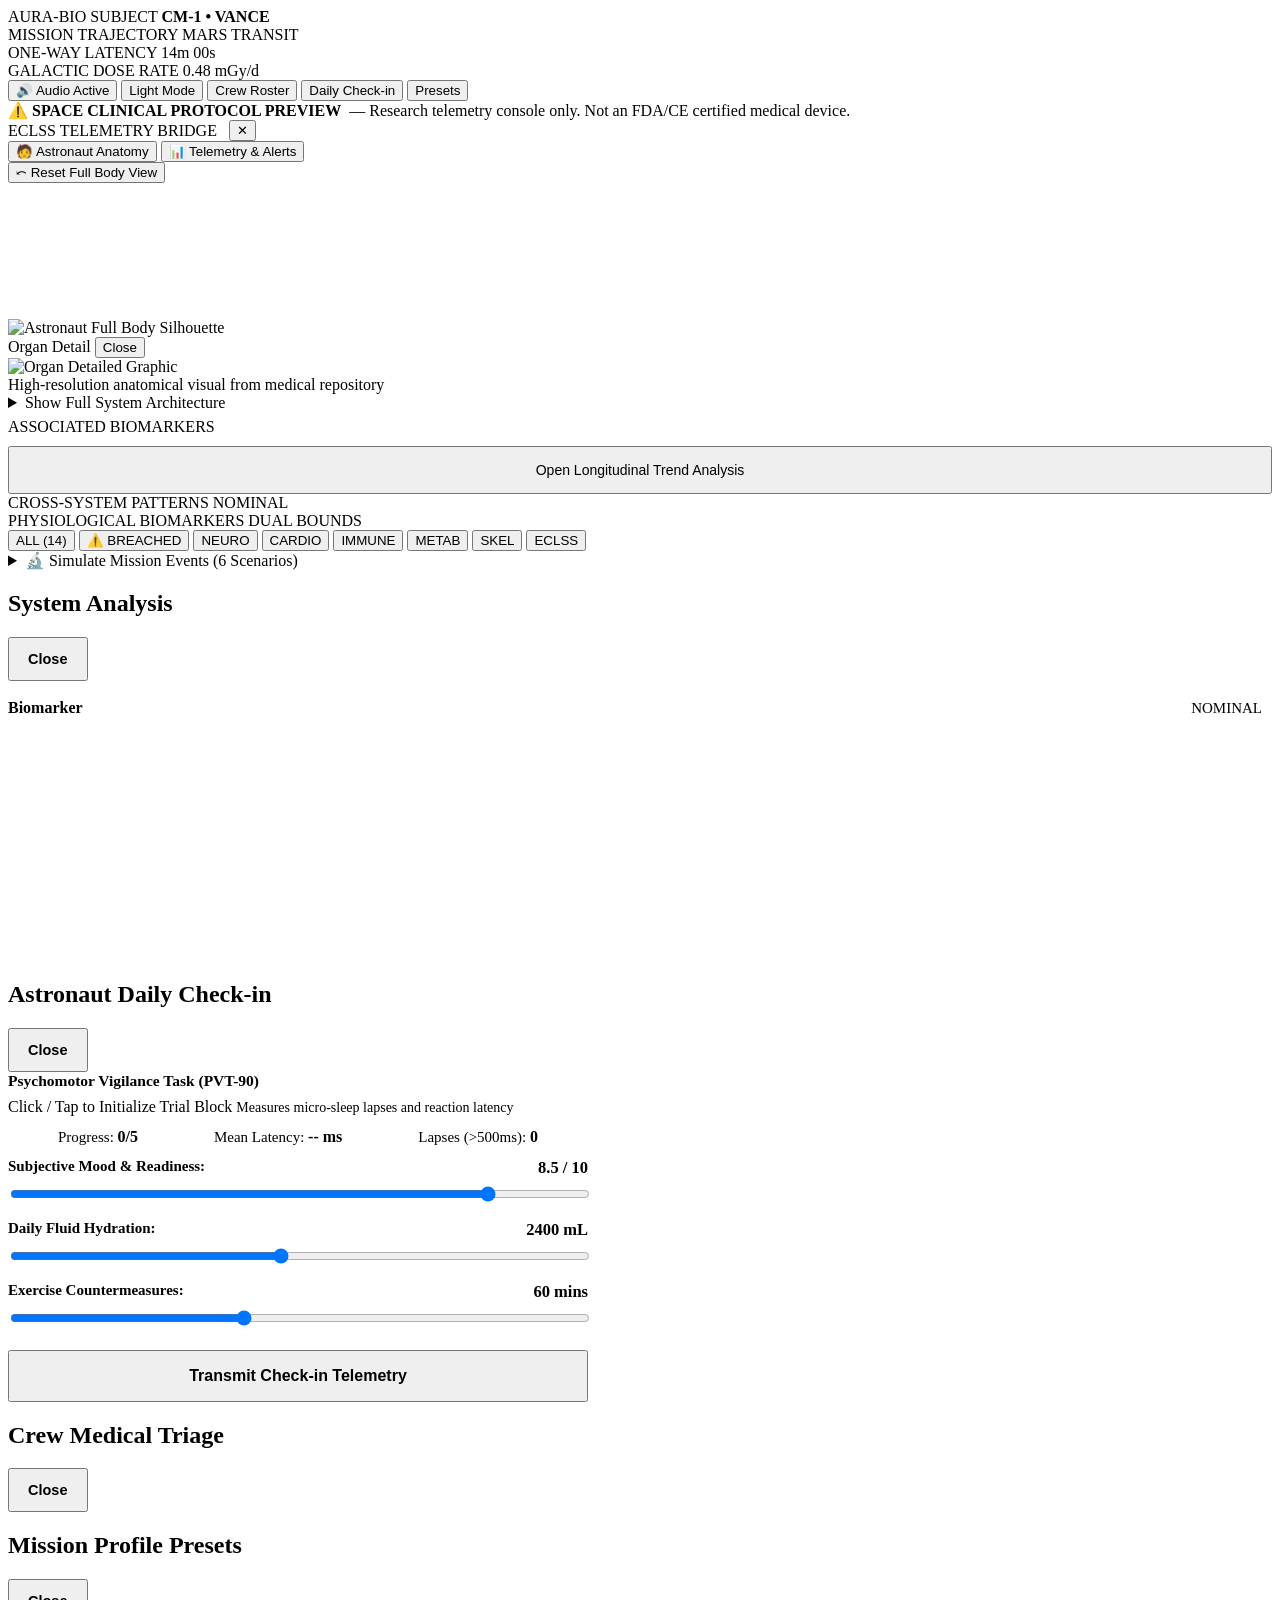
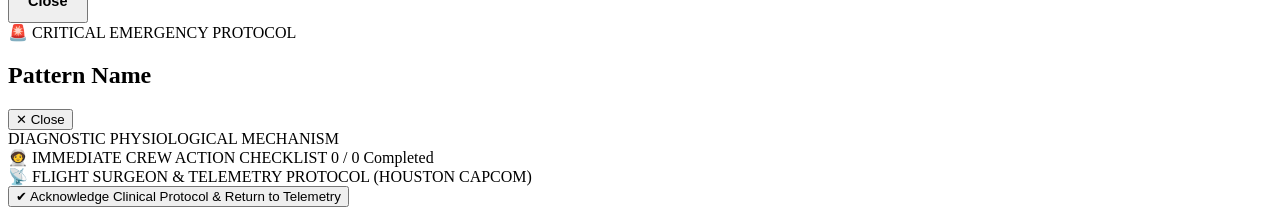
==== web/static/index.html @ 59c67e34 "Merge main (web console) into model" ====
<!DOCTYPE html>
<html lang="en" data-theme="dark">
<head>
  <meta charset="UTF-8">
  <meta name="viewport" content="width=device-width, initial-scale=1.0">
  <title>AURA-Bio • Aeromedical Telemetry Console</title>
  
  <link rel="preconnect" href="https://fonts.googleapis.com">
  <link rel="preconnect" href="https://fonts.gstatic.com" crossorigin>
  <link href="https://fonts.googleapis.com/css2?family=Share+Tech+Mono&display=swap" rel="stylesheet">

  <script src="https://cdn.jsdelivr.net/npm/chart.js"></script>

  <link rel="stylesheet" href="/static/style.css">
</head>
<body>

  <!-- Top Flight Deck Header -->
  <header class="header-bar">
    <div class="brand-block">
      <span class="brand-title">AURA-BIO</span>
      <span class="mission-capsule">SUBJECT <strong>CM-1 • VANCE</strong></span>
    </div>

    <div class="telemetry-metrics">
      <div class="telemetry-item">
        <span class="telemetry-label">MISSION TRAJECTORY</span>
        <span class="telemetry-val" id="mission-name">MARS TRANSIT</span>
      </div>
      <div class="telemetry-item">
        <span class="telemetry-label">ONE-WAY LATENCY</span>
        <span class="telemetry-val" id="mission-delay">14m 00s</span>
      </div>
      <div class="telemetry-item">
        <span class="telemetry-label">GALACTIC DOSE RATE</span>
        <span class="telemetry-val" id="mission-dose">0.48 mGy/d</span>
      </div>
    </div>

    <div class="action-cluster">
      <button class="btn-control" id="audio-toggle-btn" onclick="toggleAudio()" aria-label="Toggle aerospace audio telemetry cues">
        <span id="audio-toggle-label">🔊 Audio Active</span>
      </button>
      <button class="btn-control" id="theme-toggle-btn" onclick="toggleTheme()" aria-label="Toggle display lighting mode">
        <span id="theme-toggle-label">Light Mode</span>
      </button>
      <button class="btn-control" onclick="openCrewModal()">Crew Roster</button>
      <button class="btn-control primary" onclick="openCheckinModal()">Daily Check-in</button>
      <button class="btn-control" onclick="openMissionModal()">Presets</button>
    </div>
  </header>

  <!-- Aeromedical Advisory Notice (NFR-10) -->
  <aside class="disclaimer-strip" id="disclaimer-strip">
    <div style="display: flex; align-items: center; gap: 8px;">
      <span style="font-weight: 700;">⚠️ SPACE CLINICAL PROTOCOL PREVIEW</span>
      <span class="disclaimer-subtext">— Research telemetry console only. Not an FDA/CE certified medical device.</span>
    </div>
    <div style="display: flex; align-items: center; gap: 12px;">
      <span class="disclaimer-badge">ECLSS TELEMETRY BRIDGE</span>
      <button class="disclaimer-close-btn" onclick="toggleDisclaimer()" aria-label="Minimize regulatory disclaimer">✕</button>
    </div>
  </aside>

  <!-- Tablet View Switcher (Visible on Portrait / Narrow Tablets) -->
  <nav class="tablet-nav-bar" id="tablet-nav-bar" aria-label="Tablet View Switcher">
    <button class="tablet-nav-btn active" id="tab-btn-anatomy" onclick="switchTabletView('anatomy')">
      🧑 Astronaut Anatomy
    </button>
    <button class="tablet-nav-btn" id="tab-btn-telemetry" onclick="switchTabletView('telemetry')">
      📊 Telemetry & Alerts <span class="tablet-alert-badge" id="tablet-alert-pill" style="display: none;">0</span>
    </button>
  </nav>

  <!-- Main Telemetry Workbench Grid -->
  <main class="workbench-grid">
    
    <!-- Left Column: Spatial Anatomy Map (FR-7) with Dynamic Zoom -->
    <section class="viewport-body" aria-label="Physiological Body Map">
      
      <!-- Urgent Situational Telemetry HUD Banner (Dynamic critical pattern banner) -->
      <aside class="urgent-hud-banner" id="urgent-hud-banner" style="display: none;" aria-live="assertive">
        <div class="urgent-hud-content">
          <span class="urgent-hud-pulse" id="urgent-hud-pulse"></span>
          <span class="urgent-hud-icon" id="urgent-hud-icon">🚨</span>
          <div class="urgent-hud-text">
            <strong id="urgent-hud-title">CRITICAL PATTERN DETECTED</strong>
            <span id="urgent-hud-sub">Immediate aeromedical response required</span>
          </div>
        </div>
        <div class="urgent-hud-actions">
          <button class="btn-control primary urgent-hud-action-btn" id="urgent-hud-protocol-btn" onclick="openUrgentProtocol()">
            Clinical Protocol →
          </button>
          <button class="btn-control urgent-hud-action-btn" id="urgent-hud-focus-btn" onclick="focusUrgentSubsystem()">
            Focus Subsystem 🎯
          </button>
        </div>
      </aside>

      <!-- Reset Zoom Pill Button -->
      <button class="btn-reset-zoom" id="btn-reset-zoom" onclick="resetBodyZoom()">
        <span>⤺</span> Reset Full Body View
      </button>

      <!-- Zoomable Silhouette Canvas -->
      <div class="body-silhouette-container" id="map-stage">
        <img src="/static/images/body_silhouette.png" alt="Astronaut Full Body Silhouette" class="silhouette-media" id="silhouette">
        
        <!-- Cross-System Vector Flow Layer (FR-5) -->
        <svg class="pattern-svg-canvas" id="connector-svg" aria-hidden="true"></svg>

        <!-- Dynamic Hotspots Injected via JS -->
        <div id="hotspots-container"></div>
      </div>

      <!-- Organ Anatomical Inspection Side Drawer (Opens next to zoomed organ) -->
      <aside class="organ-inspection-drawer" id="organ-drawer" aria-label="Organ Visual Detail Panel">
        <div class="organ-drawer-header">
          <span class="organ-drawer-title" id="organ-drawer-title">Organ Detail</span>
          <button class="btn-control" onclick="closeOrganDrawer()">Close</button>
        </div>
        <!-- Quick Subsystem Carousel inside Organ Drawer -->
        <div class="organ-drawer-subsystem-bar" id="organ-drawer-subsystem-nav" role="tablist" aria-label="Quick Switch Subsystem"></div>
        <div class="organ-drawer-body">
          <div class="organ-image-wrapper">
            <img src="" alt="Organ Detailed Graphic" class="organ-image-media" id="organ-drawer-img">
          </div>
          <div class="organ-image-caption" id="organ-drawer-caption">High-resolution anatomical visual from medical repository</div>
          
          <div class="organ-drawer-desc-block">
            <div class="organ-drawer-summary" id="organ-drawer-summary"></div>
            <details class="tablet-collapsible" id="organ-drawer-details">
              <summary class="tablet-collapsible-summary">Show Full System Architecture</summary>
              <div class="collapsible-content" id="organ-drawer-desc"></div>
            </details>
          </div>

          <header class="panel-header" style="margin-top: 6px;">
            <span class="panel-title">ASSOCIATED BIOMARKERS</span>
          </header>
          <div class="organ-telemetry-cluster" id="organ-drawer-telemetry"></div>

          <button class="btn-control primary" style="width: 100%; justify-content: center; min-height: 48px; font-size: 14px; margin-top: 10px;" id="organ-drawer-chart-btn">
            Open Longitudinal Trend Analysis
          </button>
        </div>
      </aside>

    </section>

    <!-- Right Column: Cross-System Inference & Biomarker Telemetry -->
    <section class="telemetry-sidebar" aria-label="Active Telemetry & Inference">
      
      <!-- Multi-System Pattern Warnings -->
      <header class="panel-header">
        <span class="panel-title">CROSS-SYSTEM PATTERNS</span>
        <span class="panel-count-badge" id="alerts-count-badge" style="color: var(--color-status-green);">NOMINAL</span>
      </header>
      <div class="alert-container" id="alerts-list">
        <!-- Rendered by JS -->
      </div>

      <!-- Live Biomarker Feed (Bound to Backend Model) -->
      <header class="panel-header" style="margin-top: var(--space-sm);">
        <span class="panel-title">PHYSIOLOGICAL BIOMARKERS</span>
        <span class="panel-count-badge" id="biomarker-count-badge" style="color: var(--color-signal-primary);">DUAL BOUNDS</span>
      </header>

      <!-- Subsystem Quick Filter Bar -->
      <div class="biomarker-filter-bar" id="biomarker-filter-bar" role="tablist" aria-label="Filter Biomarkers">
        <button class="filter-pill active" onclick="setBiomarkerFilter('ALL')" data-filter="ALL">ALL (14)</button>
        <button class="filter-pill" onclick="setBiomarkerFilter('BREACHED')" data-filter="BREACHED">⚠️ BREACHED</button>
        <button class="filter-pill" onclick="setBiomarkerFilter('neuro')" data-filter="neuro">NEURO</button>
        <button class="filter-pill" onclick="setBiomarkerFilter('cardio')" data-filter="cardio">CARDIO</button>
        <button class="filter-pill" onclick="setBiomarkerFilter('mucosal_immune')" data-filter="mucosal_immune">IMMUNE</button>
        <button class="filter-pill" onclick="setBiomarkerFilter('metabolic')" data-filter="metabolic">METAB</button>
        <button class="filter-pill" onclick="setBiomarkerFilter('musculoskeletal')" data-filter="musculoskeletal">SKEL</button>
        <button class="filter-pill" onclick="setBiomarkerFilter('environment')" data-filter="environment">ECLSS</button>
      </div>

      <div class="biomarker-feed" id="telemetry-list">
        <!-- Rendered by JS -->
      </div>

      <!-- Acceptance & Stress Test Scenarios (FR-9) Collapsible for Tablet Readability -->
      <details class="tablet-collapsible scenario-collapsible">
        <summary class="tablet-collapsible-summary">
          <span>🔬 Simulate Mission Events (6 Scenarios)</span>
        </summary>
        <div class="collapsible-content">
          <div class="scenario-console">
            <div class="scenario-btn-grid">
              <button class="btn-control scenario-btn" onclick="triggerScenario('co2_creep')">CO₂ Creep</button>
              <button class="btn-control scenario-btn" onclick="triggerScenario('sleep_debt')">Sleep Debt</button>
              <button class="btn-control scenario-btn" onclick="triggerScenario('deconditioning')">Deconditioning</button>
              <button class="btn-control scenario-btn" onclick="triggerScenario('bradycardia')">Bradycardia</button>
              <button class="btn-control scenario-btn" onclick="triggerScenario('siga_spike')">sIgA Spike</button>
              <button class="btn-control scenario-btn" onclick="triggerScenario('sensor_loss')">Sensor Dropout</button>
            </div>
            <button class="btn-control scenario-btn reset" style="width: 100%; justify-content: center; margin-top: 6px;" onclick="triggerScenario('reset')">Reset to Nominal Baseline</button>
          </div>
        </div>
      </details>

    </section>
  </main>

  <!-- Modal 1: Dual-Sided Signal Trend Analysis (FR-10, FR-11) -->
  <div class="modal-scrim" id="system-modal" onclick="closeModal(event, 'system-modal')">
    <div class="modal-surface" role="dialog" aria-modal="true">
      <div class="modal-header-row">
        <h2 class="modal-heading" id="modal-system-title">System Analysis</h2>
        <button class="btn-control" style="min-height: 44px; padding: 8px 18px; font-size: 14.5px; font-weight: 600;" onclick="document.getElementById('system-modal').style.display='none'">Close</button>
      </div>
      <p id="modal-system-desc" style="font-size: 15px; color: var(--color-text-normal); margin-bottom: 14px; line-height: 1.5;"></p>
      
      <!-- Biomarker Sub-tabs -->
      <div class="tab-strip" id="modal-biomarker-tabs"></div>

      <!-- Chart Display Area -->
      <div style="background: var(--color-bg-base); border: 1px solid var(--color-border-subtle); border-radius: var(--radius-md); padding: var(--space-md); margin-bottom: var(--space-md);">
        <div style="display: flex; justify-content: space-between; align-items: baseline; margin-bottom: 10px;">
          <div>
            <span id="chart-signal-title" style="font-size: 16px; font-weight: 700; color: var(--color-text-bright);">Biomarker</span>
            <div id="chart-bounds-legend" style="font-size: 13.5px; color: var(--color-text-muted); margin-top: 3px;"></div>
          </div>
          <span id="chart-status-badge" class="biomarker-value-badge green" style="font-size: 15px; padding: 4px 10px;">NOMINAL</span>
        </div>
        <div style="height: 230px; position: relative;">
          <canvas id="trendChart"></canvas>
        </div>
      </div>

      <div class="biomarker-feed" id="modal-biomarkers-content"></div>
    </div>
  </div>

  <!-- Modal 2: Daily Check-in & Psychomotor Vigilance Task (FR-12) -->
  <div class="modal-scrim" id="checkin-modal" onclick="closeModal(event, 'checkin-modal')">
    <div class="modal-surface" style="width: 580px;" role="dialog" aria-modal="true">
      <div class="modal-header-row">
        <h2 class="modal-heading">Astronaut Daily Check-in</h2>
        <button class="btn-control" style="min-height: 44px; padding: 8px 18px; font-size: 14.5px; font-weight: 600;" onclick="document.getElementById('checkin-modal').style.display='none'">Close</button>
      </div>

      <label style="font-size: 15.5px; font-weight: 700; color: var(--color-text-bright); margin-bottom: 8px; display: block;">
        Psychomotor Vigilance Task (PVT-90)
      </label>
      <div class="pvt-interactive-plate" id="pvt-arena" onclick="handlePvtClick()">
        <span class="pvt-callout" id="pvt-prompt">Click / Tap to Initialize Trial Block</span>
        <span id="pvt-sub" style="font-size: 14px; color: var(--color-text-muted); margin-top: 6px;">Measures micro-sleep lapses and reaction latency</span>
      </div>
      
      <div style="display: flex; justify-content: space-around; font-size: 15px; background: var(--color-bg-surface); padding: 12px; border-radius: var(--radius-sm); border: 1px solid var(--color-border-subtle); margin-bottom: var(--space-md);">
        <div>Progress: <strong id="pvt-trials-count" style="color: var(--color-signal-primary); font-size: 16px;">0/5</strong></div>
        <div>Mean Latency: <strong id="pvt-mean-rt" style="font-family: var(--font-family-mono); font-size: 16px;">-- ms</strong></div>
        <div>Lapses (&gt;500ms): <strong id="pvt-lapses-count" style="color: var(--color-status-amber); font-size: 16px;">0</strong></div>
      </div>

      <form id="checkin-form" onsubmit="submitCheckin(event)">
        <div style="margin-bottom: 14px;">
          <div style="display: flex; justify-content: space-between; font-size: 15px; margin-bottom: 6px;">
            <span style="color: var(--color-text-normal); font-weight: 600;">Subjective Mood & Readiness:</span>
            <strong id="mood-val" style="color: var(--color-signal-primary); font-size: 16.5px; font-family: var(--font-family-mono);">8.5 / 10</strong>
          </div>
          <input type="range" id="inp-mood" min="1" max="10" step="0.5" value="8.5" style="width: 100%; accent-color: var(--color-signal-primary);" oninput="document.getElementById('mood-val').textContent = this.value + ' / 10'">
        </div>

        <div style="margin-bottom: 14px;">
          <div style="display: flex; justify-content: space-between; font-size: 15px; margin-bottom: 6px;">
            <span style="color: var(--color-text-normal); font-weight: 600;">Daily Fluid Hydration:</span>
            <strong id="hydration-val" style="color: var(--color-signal-primary); font-size: 16.5px; font-family: var(--font-family-mono);">2400 mL</strong>
          </div>
          <input type="range" id="inp-hydration" min="1000" max="4000" step="100" value="2400" style="width: 100%; accent-color: var(--color-signal-primary);" oninput="document.getElementById('hydration-val').textContent = this.value + ' mL'">
        </div>

        <div style="margin-bottom: 20px;">
          <div style="display: flex; justify-content: space-between; font-size: 15px; margin-bottom: 6px;">
            <span style="color: var(--color-text-normal); font-weight: 600;">Exercise Countermeasures:</span>
            <strong id="exercise-val" style="color: var(--color-signal-primary); font-size: 16.5px; font-family: var(--font-family-mono);">60 mins</strong>
          </div>
          <input type="range" id="inp-exercise" min="0" max="150" step="15" value="60" style="width: 100%; accent-color: var(--color-signal-primary);" oninput="document.getElementById('exercise-val').textContent = this.value + ' mins'">
        </div>

        <button type="submit" class="btn-control primary" style="width: 100%; justify-content: center; min-height: 52px; font-size: 16px; font-weight: 700;">Transmit Check-in Telemetry</button>
      </form>
    </div>
  </div>

  <!-- Modal 3: CMO Crew Overview (FR-17) -->
  <div class="modal-scrim" id="crew-modal" onclick="closeModal(event, 'crew-modal')">
    <div class="modal-surface" style="width: 620px;" role="dialog" aria-modal="true">
      <div class="modal-header-row">
        <h2 class="modal-heading">Crew Medical Triage</h2>
        <button class="btn-control" style="min-height: 44px; padding: 8px 18px; font-size: 14.5px; font-weight: 600;" onclick="document.getElementById('crew-modal').style.display='none'">Close</button>
      </div>
      <div class="biomarker-feed" id="crew-list-container"></div>
    </div>
  </div>

  <!-- Modal 4: Mission Profile & Orbit Presets (FR-13) -->
  <div class="modal-scrim" id="mission-modal" onclick="closeModal(event, 'mission-modal')">
    <div class="modal-surface" style="width: 620px;" role="dialog" aria-modal="true">
      <div class="modal-header-row">
        <h2 class="modal-heading">Mission Profile Presets</h2>
        <button class="btn-control" style="min-height: 44px; padding: 8px 18px; font-size: 14.5px; font-weight: 600;" onclick="document.getElementById('mission-modal').style.display='none'">Close</button>
      </div>
      <div class="biomarker-feed" id="presets-list-container"></div>
    </div>
  </div>

  <!-- Modal 5: Clinical Actions & Emergency Protocols (Popped up in middle of screen) -->
  <div class="modal-scrim" id="protocol-modal" onclick="closeModal(event, 'protocol-modal')">
    <div class="modal-surface protocol-modal-surface" role="dialog" aria-modal="true" aria-labelledby="protocol-modal-title">
      <div class="modal-header-row protocol-header-row">
        <div>
          <div class="urgent-indicator-chip" id="protocol-modal-badge">🚨 CRITICAL EMERGENCY PROTOCOL</div>
          <h2 class="modal-heading protocol-modal-heading" id="protocol-modal-title">Pattern Name</h2>
        </div>
        <button class="btn-control protocol-close-btn" onclick="document.getElementById('protocol-modal').style.display='none'">✕ Close</button>
      </div>

      <!-- Systems & Trigger Signals Banner -->
      <div class="protocol-meta-bar" id="protocol-modal-meta">
        <!-- Rendered by JS -->
      </div>

      <!-- Diagnostic Physiological Mechanism -->
      <div class="protocol-reason-card">
        <div class="protocol-reason-label">DIAGNOSTIC PHYSIOLOGICAL MECHANISM</div>
        <div class="protocol-reason-text" id="protocol-modal-reason"></div>
      </div>

      <!-- Interactive Crew Action Checklist -->
      <div class="protocol-section">
        <div class="protocol-section-title">
          <span>🧑‍🚀 IMMEDIATE CREW ACTION CHECKLIST</span>
          <span class="protocol-step-counter" id="protocol-crew-counter">0 / 0 Completed</span>
        </div>
        <div class="protocol-checklist-container" id="protocol-crew-checklist">
          <!-- Rendered by JS as tap-to-check items -->
        </div>
      </div>

      <!-- Ground Flight Surgeon Protocol -->
      <div class="protocol-section">
        <div class="protocol-section-title medical">
          <span>📡 FLIGHT SURGEON & TELEMETRY PROTOCOL (HOUSTON CAPCOM)</span>
        </div>
        <div class="protocol-medical-list" id="protocol-medical-list">
          <!-- Rendered by JS -->
        </div>
      </div>

      <!-- Scientific Reference & Citation -->
      <div class="protocol-citation-box" id="protocol-modal-citation">
        <!-- Rendered by JS -->
      </div>

      <!-- Bottom Acknowledge Button -->
      <div class="protocol-footer">
        <button class="btn-control primary protocol-ack-btn" onclick="document.getElementById('protocol-modal').style.display='none'">
          ✔ Acknowledge Clinical Protocol & Return to Telemetry
        </button>
      </div>
    </div>
  </div>

  <script src="/static/app.js"></script>
</body>
</html>
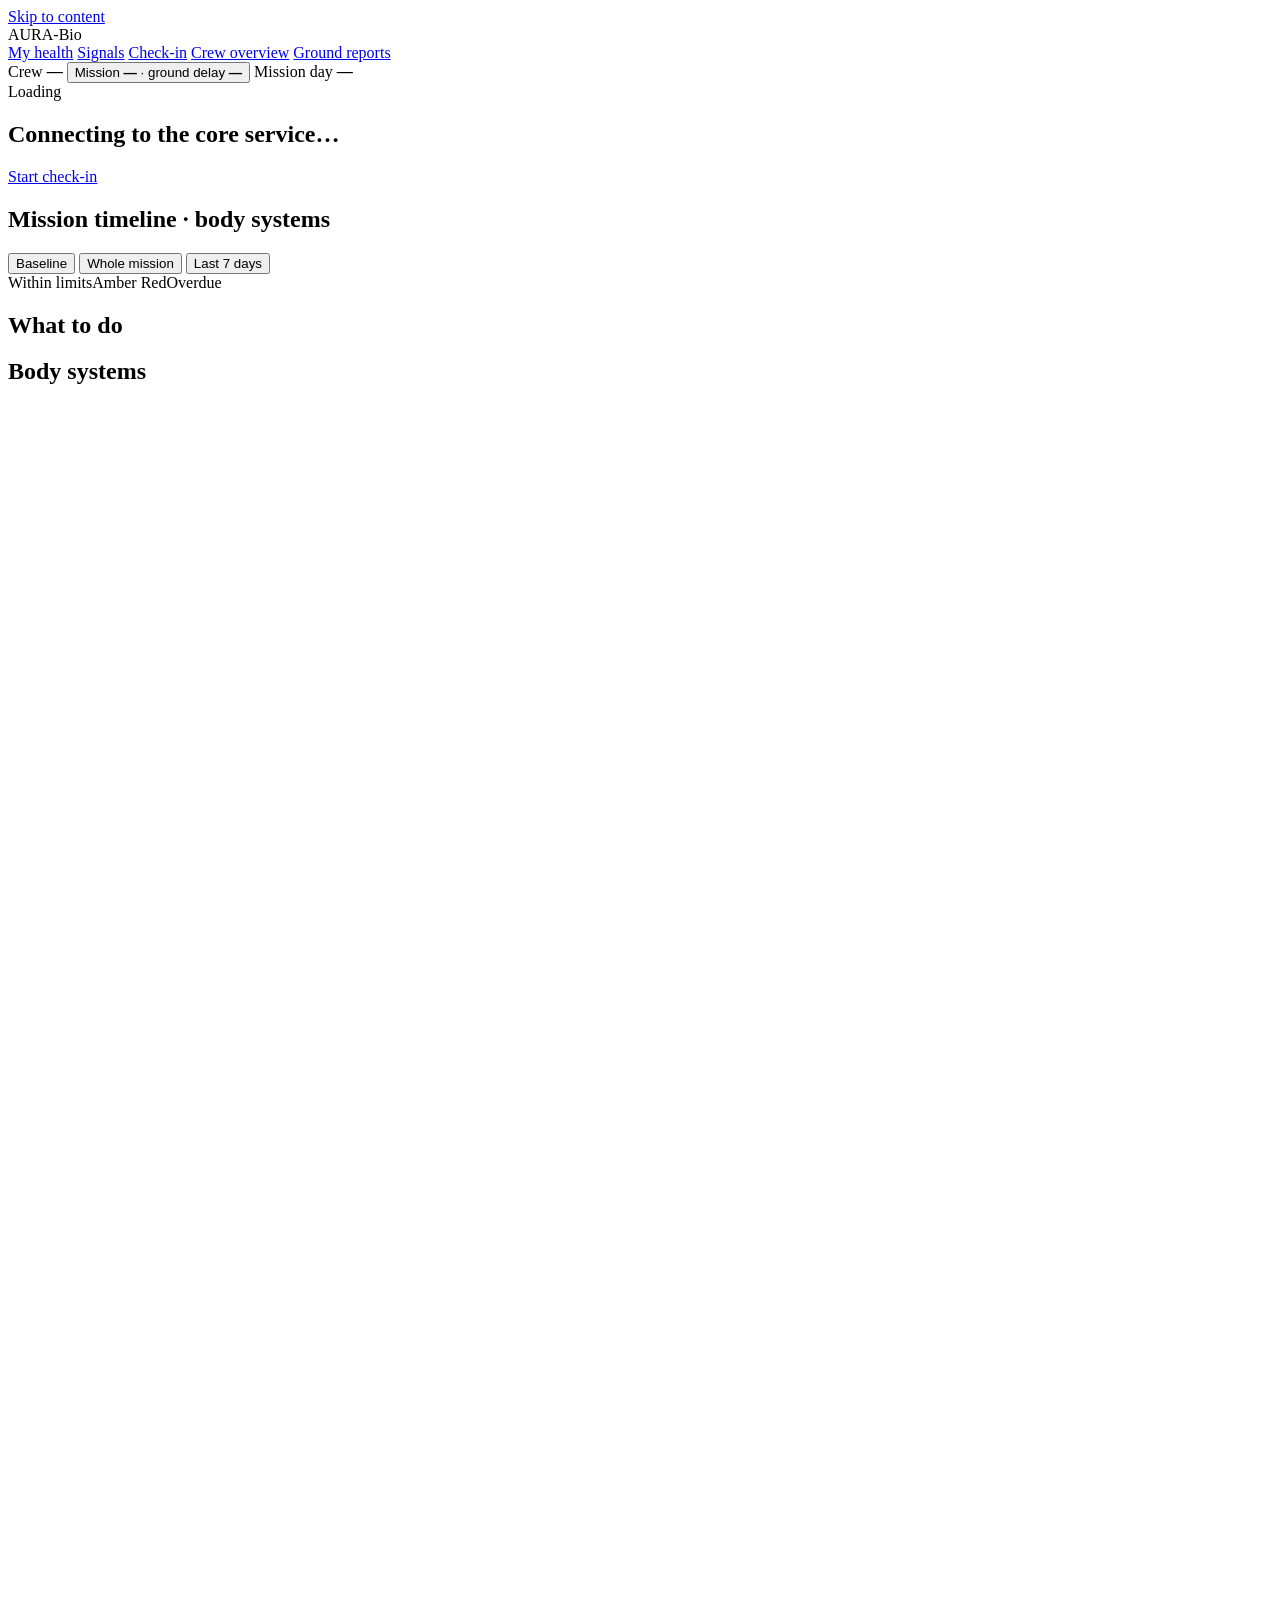
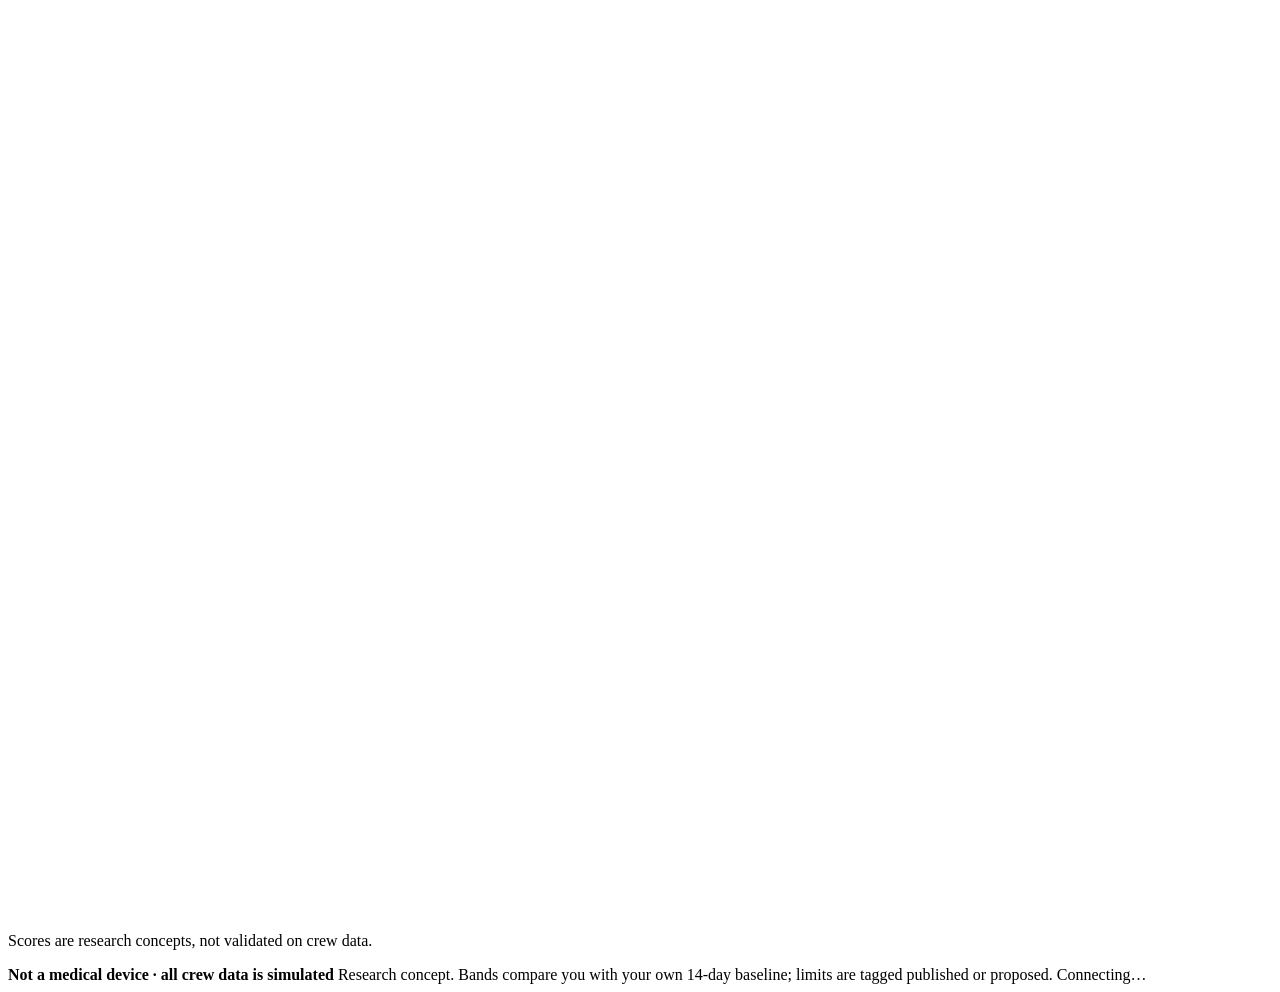
==== commit 45811995: "Web: redesign as a flight-plan timeline (calm instrument) Status sentence on top (band in words, wha" ====
--- a/web/static/index.html
+++ b/web/static/index.html
@@ -1,372 +1,197 @@
-<!DOCTYPE html>
-<html lang="en" data-theme="dark">
+<!doctype html>
+<html lang="en">
 <head>
-  <meta charset="UTF-8">
-  <meta name="viewport" content="width=device-width, initial-scale=1.0">
-  <title>AURA-Bio • Aeromedical Telemetry Console</title>
-  
-  <link rel="preconnect" href="https://fonts.googleapis.com">
-  <link rel="preconnect" href="https://fonts.gstatic.com" crossorigin>
-  <link href="https://fonts.googleapis.com/css2?family=Share+Tech+Mono&display=swap" rel="stylesheet">
-
-  <script src="https://cdn.jsdelivr.net/npm/chart.js"></script>
-
+  <meta charset="utf-8">
+  <meta name="viewport" content="width=device-width, initial-scale=1">
+  <title>AURA-Bio · crew health</title>
+  <link rel="icon" href="data:,">
   <link rel="stylesheet" href="/static/style.css">
+  <!-- served locally so the demo runs offline (NFR-7) -->
+  <script src="/static/vendor/chart.umd.min.js" defer></script>
+  <script src="/static/app.js" defer></script>
 </head>
 <body>
+  <a class="skip" href="#main">Skip to content</a>
 
-  <!-- Top Flight Deck Header -->
-  <header class="header-bar">
-    <div class="brand-block">
-      <span class="brand-title">AURA-BIO</span>
-      <span class="mission-capsule">SUBJECT <strong>CM-1 • VANCE</strong></span>
-    </div>
-
-    <div class="telemetry-metrics">
-      <div class="telemetry-item">
-        <span class="telemetry-label">MISSION TRAJECTORY</span>
-        <span class="telemetry-val" id="mission-name">MARS TRANSIT</span>
-      </div>
-      <div class="telemetry-item">
-        <span class="telemetry-label">ONE-WAY LATENCY</span>
-        <span class="telemetry-val" id="mission-delay">14m 00s</span>
-      </div>
-      <div class="telemetry-item">
-        <span class="telemetry-label">GALACTIC DOSE RATE</span>
-        <span class="telemetry-val" id="mission-dose">0.48 mGy/d</span>
-      </div>
-    </div>
-
-    <div class="action-cluster">
-      <button class="btn-control" id="audio-toggle-btn" onclick="toggleAudio()" aria-label="Toggle aerospace audio telemetry cues">
-        <span id="audio-toggle-label">🔊 Audio Active</span>
+  <header class="top">
+    <span class="brand">AURA-Bio</span>
+    <nav class="tabs" aria-label="Views">
+      <a href="#health" data-view="health">My health</a>
+      <a href="#signals" data-view="signals">Signals</a>
+      <a href="#checkin" data-view="checkin">Check-in</a>
+      <a href="#crew" data-view="crew">Crew overview</a>
+      <a href="#reports" data-view="reports">Ground reports</a>
+    </nav>
+    <div class="meta">
+      <span>Crew <b id="m-crew">—</b></span>
+      <button class="meta-btn" id="m-mission" type="button" aria-haspopup="dialog">
+        Mission <b id="m-name">—</b> · ground delay <b class="num" id="m-delay">—</b>
       </button>
-      <button class="btn-control" id="theme-toggle-btn" onclick="toggleTheme()" aria-label="Toggle display lighting mode">
-        <span id="theme-toggle-label">Light Mode</span>
-      </button>
-      <button class="btn-control" onclick="openCrewModal()">Crew Roster</button>
-      <button class="btn-control primary" onclick="openCheckinModal()">Daily Check-in</button>
-      <button class="btn-control" onclick="openMissionModal()">Presets</button>
+      <span>Mission day <b class="num" id="m-day">—</b></span>
     </div>
   </header>
 
-  <!-- Aeromedical Advisory Notice (NFR-10) -->
-  <aside class="disclaimer-strip" id="disclaimer-strip">
-    <div style="display: flex; align-items: center; gap: 8px;">
-      <span style="font-weight: 700;">⚠️ SPACE CLINICAL PROTOCOL PREVIEW</span>
-      <span class="disclaimer-subtext">— Research telemetry console only. Not an FDA/CE certified medical device.</span>
+  <!-- NFR-8: one sentence a new viewer can repeat -->
+  <section class="status" id="status" aria-live="polite" aria-atomic="true">
+    <span class="band unknown" id="s-band">Loading</span>
+    <h1 id="s-head">Connecting to the core service…</h1>
+    <div class="status-actions">
+      <button type="button" id="s-review" hidden>Review alerts</button>
+      <a class="button pri" href="#checkin">Start check-in</a>
     </div>
-    <div style="display: flex; align-items: center; gap: 12px;">
-      <span class="disclaimer-badge">ECLSS TELEMETRY BRIDGE</span>
-      <button class="disclaimer-close-btn" onclick="toggleDisclaimer()" aria-label="Minimize regulatory disclaimer">✕</button>
-    </div>
-  </aside>
+  </section>
 
-  <!-- Tablet View Switcher (Visible on Portrait / Narrow Tablets) -->
-  <nav class="tablet-nav-bar" id="tablet-nav-bar" aria-label="Tablet View Switcher">
-    <button class="tablet-nav-btn active" id="tab-btn-anatomy" onclick="switchTabletView('anatomy')">
-      🧑 Astronaut Anatomy
-    </button>
-    <button class="tablet-nav-btn" id="tab-btn-telemetry" onclick="switchTabletView('telemetry')">
-      📊 Telemetry & Alerts <span class="tablet-alert-badge" id="tablet-alert-pill" style="display: none;">0</span>
-    </button>
-  </nav>
-
-  <!-- Main Telemetry Workbench Grid -->
-  <main class="workbench-grid">
-    
-    <!-- Left Column: Spatial Anatomy Map (FR-7) with Dynamic Zoom -->
-    <section class="viewport-body" aria-label="Physiological Body Map">
-      
-      <!-- Urgent Situational Telemetry HUD Banner (Dynamic critical pattern banner) -->
-      <aside class="urgent-hud-banner" id="urgent-hud-banner" style="display: none;" aria-live="assertive">
-        <div class="urgent-hud-content">
-          <span class="urgent-hud-pulse" id="urgent-hud-pulse"></span>
-          <span class="urgent-hud-icon" id="urgent-hud-icon">🚨</span>
-          <div class="urgent-hud-text">
-            <strong id="urgent-hud-title">CRITICAL PATTERN DETECTED</strong>
-            <span id="urgent-hud-sub">Immediate aeromedical response required</span>
+  <main id="main" tabindex="-1">
+    <!-- My health -->
+    <section class="view" id="v-health" aria-label="My health">
+      <section class="card timeline" aria-labelledby="tl-title">
+        <div class="card-head">
+          <h2 id="tl-title">Mission timeline · body systems</h2>
+          <div class="seg" role="group" aria-label="Days shown">
+            <button type="button" data-range="baseline" aria-pressed="false">Baseline</button>
+            <button type="button" data-range="all" aria-pressed="true">Whole mission</button>
+            <button type="button" data-range="last7" aria-pressed="false">Last 7 days</button>
+          </div>
+          <div class="legend" aria-hidden="true">
+            <span><i class="sw ok"></i>Within limits</span><span><i class="sw a"></i>Amber</span>
+            <span><i class="sw r"></i>Red</span><span><i class="sw st"></i>Overdue</span>
           </div>
         </div>
-        <div class="urgent-hud-actions">
-          <button class="btn-control primary urgent-hud-action-btn" id="urgent-hud-protocol-btn" onclick="openUrgentProtocol()">
-            Clinical Protocol →
-          </button>
-          <button class="btn-control urgent-hud-action-btn" id="urgent-hud-focus-btn" onclick="focusUrgentSubsystem()">
-            Focus Subsystem 🎯
-          </button>
-        </div>
+        <div class="lanes" id="lanes"></div>
+        <p class="empty" id="tl-empty" hidden>No readings yet. Open the mission panel to replay a scenario.</p>
+      </section>
+
+      <aside class="side">
+        <section class="card todo" aria-labelledby="todo-title">
+          <h2 id="todo-title">What to do</h2>
+          <ol id="todo"></ol>
+          <p class="cite" id="todo-cite"></p>
+        </section>
+        <section class="card bodymap" aria-labelledby="body-title">
+          <h2 id="body-title">Body systems</h2>
+          <div class="bodymap-grid">
+            <svg id="figure" viewBox="0 0 120 200" role="img" aria-label="Body map"></svg>
+            <ul class="systems" id="systems"></ul>
+          </div>
+          <dl class="scores" id="scores"></dl>
+          <p class="fine">Scores are research concepts, not validated on crew data.</p>
+        </section>
       </aside>
-
-      <!-- Reset Zoom Pill Button -->
-      <button class="btn-reset-zoom" id="btn-reset-zoom" onclick="resetBodyZoom()">
-        <span>⤺</span> Reset Full Body View
-      </button>
-
-      <!-- Zoomable Silhouette Canvas -->
-      <div class="body-silhouette-container" id="map-stage">
-        <img src="/static/images/body_silhouette.png" alt="Astronaut Full Body Silhouette" class="silhouette-media" id="silhouette">
-        
-        <!-- Cross-System Vector Flow Layer (FR-5) -->
-        <svg class="pattern-svg-canvas" id="connector-svg" aria-hidden="true"></svg>
-
-        <!-- Dynamic Hotspots Injected via JS -->
-        <div id="hotspots-container"></div>
-      </div>
-
-      <!-- Organ Anatomical Inspection Side Drawer (Opens next to zoomed organ) -->
-      <aside class="organ-inspection-drawer" id="organ-drawer" aria-label="Organ Visual Detail Panel">
-        <div class="organ-drawer-header">
-          <span class="organ-drawer-title" id="organ-drawer-title">Organ Detail</span>
-          <button class="btn-control" onclick="closeOrganDrawer()">Close</button>
-        </div>
-        <!-- Quick Subsystem Carousel inside Organ Drawer -->
-        <div class="organ-drawer-subsystem-bar" id="organ-drawer-subsystem-nav" role="tablist" aria-label="Quick Switch Subsystem"></div>
-        <div class="organ-drawer-body">
-          <div class="organ-image-wrapper">
-            <img src="" alt="Organ Detailed Graphic" class="organ-image-media" id="organ-drawer-img">
-          </div>
-          <div class="organ-image-caption" id="organ-drawer-caption">High-resolution anatomical visual from medical repository</div>
-          
-          <div class="organ-drawer-desc-block">
-            <div class="organ-drawer-summary" id="organ-drawer-summary"></div>
-            <details class="tablet-collapsible" id="organ-drawer-details">
-              <summary class="tablet-collapsible-summary">Show Full System Architecture</summary>
-              <div class="collapsible-content" id="organ-drawer-desc"></div>
-            </details>
-          </div>
-
-          <header class="panel-header" style="margin-top: 6px;">
-            <span class="panel-title">ASSOCIATED BIOMARKERS</span>
-          </header>
-          <div class="organ-telemetry-cluster" id="organ-drawer-telemetry"></div>
-
-          <button class="btn-control primary" style="width: 100%; justify-content: center; min-height: 48px; font-size: 14px; margin-top: 10px;" id="organ-drawer-chart-btn">
-            Open Longitudinal Trend Analysis
-          </button>
-        </div>
-      </aside>
-
     </section>
 
-    <!-- Right Column: Cross-System Inference & Biomarker Telemetry -->
-    <section class="telemetry-sidebar" aria-label="Active Telemetry & Inference">
-      
-      <!-- Multi-System Pattern Warnings -->
-      <header class="panel-header">
-        <span class="panel-title">CROSS-SYSTEM PATTERNS</span>
-        <span class="panel-count-badge" id="alerts-count-badge" style="color: var(--color-status-green);">NOMINAL</span>
-      </header>
-      <div class="alert-container" id="alerts-list">
-        <!-- Rendered by JS -->
+    <!-- Signals (FR-10, FR-11) -->
+    <section class="view" id="v-signals" aria-labelledby="sig-title" hidden>
+      <div class="view-head">
+        <h2 id="sig-title">Signals</h2>
+        <p class="sub" id="sig-sub">All values are simulated unless marked otherwise. Bands compare each signal with your own baseline.</p>
       </div>
+      <div class="card table-wrap">
+        <table class="signals">
+          <thead><tr><th scope="col">Signal</th><th scope="col">Now</th><th scope="col">Your baseline</th>
+            <th scope="col">Limits</th><th scope="col">Band</th><th scope="col">Last 30 days</th></tr></thead>
+          <tbody id="sig-rows"></tbody>
+        </table>
+      </div>
+    </section>
 
-      <!-- Live Biomarker Feed (Bound to Backend Model) -->
-      <header class="panel-header" style="margin-top: var(--space-sm);">
-        <span class="panel-title">PHYSIOLOGICAL BIOMARKERS</span>
-        <span class="panel-count-badge" id="biomarker-count-badge" style="color: var(--color-signal-primary);">DUAL BOUNDS</span>
-      </header>
+    <!-- Daily check-in (FR-12) -->
+    <section class="view" id="v-checkin" aria-labelledby="ci-title" hidden>
+      <div class="view-head">
+        <h2 id="ci-title">Daily check-in</h2>
+        <p class="sub">Takes about two minutes. Only what you answer is sent.</p>
+      </div>
+      <div class="checkin">
+        <section class="card pvt-card" aria-labelledby="pvt-title">
+          <h3 id="pvt-title">Reaction test · 90 seconds</h3>
+          <p class="sub">Press the panel or Space as soon as it turns light. A response of 355 ms or slower counts as a lapse.</p>
+          <button type="button" class="pvt" id="pvt" aria-describedby="pvt-state">
+            <span class="pvt-big" id="pvt-big">Start</span>
+            <span id="pvt-state">Press to begin the 90-second test</span>
+          </button>
+          <dl class="pvt-stats">
+            <div><dt>Time left</dt><dd class="num" id="pvt-left">90 s</dd></div>
+            <div><dt>Trials</dt><dd class="num" id="pvt-n">0</dd></div>
+            <div><dt>Mean</dt><dd class="num" id="pvt-mean">—</dd></div>
+            <div><dt>Lapses</dt><dd class="num" id="pvt-lapses">0</dd></div>
+          </dl>
+        </section>
+        <form class="card ci-form" id="ci-form">
+          <h3>How are you today?</h3>
+          <label class="field" for="ci-mood">
+            <span>Mood <small>0 = worst, 10 = best</small></span>
+            <output id="ci-mood-out" for="ci-mood">Not answered</output>
+          </label>
+          <input type="range" id="ci-mood" min="0" max="10" step="0.5" value="5">
+          <label class="field" for="ci-ex">
+            <span>Exercise done today <small>minutes</small></span>
+            <output id="ci-ex-out" for="ci-ex">Not answered</output>
+          </label>
+          <input type="range" id="ci-ex" min="0" max="150" step="5" value="0">
+          <p class="result" id="ci-result" role="status"></p>
+          <button type="submit" class="pri" id="ci-send">Send check-in</button>
+        </form>
+      </div>
+    </section>
 
-      <!-- Subsystem Quick Filter Bar -->
-      <div class="biomarker-filter-bar" id="biomarker-filter-bar" role="tablist" aria-label="Filter Biomarkers">
-        <button class="filter-pill active" onclick="setBiomarkerFilter('ALL')" data-filter="ALL">ALL (14)</button>
-        <button class="filter-pill" onclick="setBiomarkerFilter('BREACHED')" data-filter="BREACHED">⚠️ BREACHED</button>
-        <button class="filter-pill" onclick="setBiomarkerFilter('neuro')" data-filter="neuro">NEURO</button>
-        <button class="filter-pill" onclick="setBiomarkerFilter('cardio')" data-filter="cardio">CARDIO</button>
-        <button class="filter-pill" onclick="setBiomarkerFilter('mucosal_immune')" data-filter="mucosal_immune">IMMUNE</button>
-        <button class="filter-pill" onclick="setBiomarkerFilter('metabolic')" data-filter="metabolic">METAB</button>
-        <button class="filter-pill" onclick="setBiomarkerFilter('musculoskeletal')" data-filter="musculoskeletal">SKEL</button>
-        <button class="filter-pill" onclick="setBiomarkerFilter('environment')" data-filter="environment">ECLSS</button>
+    <!-- Crew overview (FR-17) -->
+    <section class="view" id="v-crew" aria-labelledby="crew-title" hidden>
+      <div class="view-head">
+        <h2 id="crew-title">Crew overview</h2>
+        <p class="sub">Who needs attention. Open a crew member to see their timeline.</p>
       </div>
+      <ul class="crew" id="crew"></ul>
+    </section>
 
-      <div class="biomarker-feed" id="telemetry-list">
-        <!-- Rendered by JS -->
+    <!-- Ground reports (FR-16) -->
+    <section class="view" id="v-reports" aria-labelledby="rep-title" hidden>
+      <div class="view-head">
+        <h2 id="rep-title">Ground reports</h2>
+        <p class="sub" id="rep-sub">Each new alert sends a report to the flight surgeon. It arrives after the mission's one-way delay.</p>
       </div>
-
-      <!-- Acceptance & Stress Test Scenarios (FR-9) Collapsible for Tablet Readability -->
-      <details class="tablet-collapsible scenario-collapsible">
-        <summary class="tablet-collapsible-summary">
-          <span>🔬 Simulate Mission Events (6 Scenarios)</span>
-        </summary>
-        <div class="collapsible-content">
-          <div class="scenario-console">
-            <div class="scenario-btn-grid">
-              <button class="btn-control scenario-btn" onclick="triggerScenario('co2_creep')">CO₂ Creep</button>
-              <button class="btn-control scenario-btn" onclick="triggerScenario('sleep_debt')">Sleep Debt</button>
-              <button class="btn-control scenario-btn" onclick="triggerScenario('deconditioning')">Deconditioning</button>
-              <button class="btn-control scenario-btn" onclick="triggerScenario('bradycardia')">Bradycardia</button>
-              <button class="btn-control scenario-btn" onclick="triggerScenario('siga_spike')">sIgA Spike</button>
-              <button class="btn-control scenario-btn" onclick="triggerScenario('sensor_loss')">Sensor Dropout</button>
-            </div>
-            <button class="btn-control scenario-btn reset" style="width: 100%; justify-content: center; margin-top: 6px;" onclick="triggerScenario('reset')">Reset to Nominal Baseline</button>
-          </div>
-        </div>
-      </details>
-
+      <ul class="reports" id="reports"></ul>
     </section>
   </main>
 
-  <!-- Modal 1: Dual-Sided Signal Trend Analysis (FR-10, FR-11) -->
-  <div class="modal-scrim" id="system-modal" onclick="closeModal(event, 'system-modal')">
-    <div class="modal-surface" role="dialog" aria-modal="true">
-      <div class="modal-header-row">
-        <h2 class="modal-heading" id="modal-system-title">System Analysis</h2>
-        <button class="btn-control" style="min-height: 44px; padding: 8px 18px; font-size: 14.5px; font-weight: 600;" onclick="document.getElementById('system-modal').style.display='none'">Close</button>
+  <footer class="foot">
+    <b>Not a medical device · all crew data is simulated</b>
+    <span>Research concept. Bands compare you with your own 14-day baseline; limits are tagged published or proposed.</span>
+    <span class="live" id="live">Connecting…</span>
+  </footer>
+
+  <!-- Alerts (FR-6) -->
+  <dialog id="d-alerts" aria-labelledby="da-title">
+    <div class="dlg-head"><h2 id="da-title">Alerts</h2><button type="button" class="close" data-close>Close</button></div>
+    <div id="da-list"></div>
+  </dialog>
+
+  <!-- Signal trend (FR-11) -->
+  <dialog id="d-signal" aria-labelledby="ds-title" class="wide">
+    <div class="dlg-head"><h2 id="ds-title">Signal</h2><button type="button" class="close" data-close>Close</button></div>
+    <p class="sub" id="ds-sub"></p>
+    <div class="chart"><canvas id="ds-chart" role="img" aria-label="Trend chart"></canvas></div>
+    <p class="cite" id="ds-cite"></p>
+  </dialog>
+
+  <!-- Mission panel (FR-13; scenario replay is demo-only, FR-9) -->
+  <dialog id="d-mission" aria-labelledby="dm-title">
+    <div class="dlg-head"><h2 id="dm-title">Mission</h2><button type="button" class="close" data-close>Close</button></div>
+    <fieldset class="presets"><legend>Mission preset</legend><div id="dm-presets"></div></fieldset>
+    <section class="demo" aria-labelledby="demo-title">
+      <h3 id="demo-title">Demo: replay a scenario</h3>
+      <p class="sub">Replaying wipes <span class="crew-id">this crew member</span>'s readings and alerts, then plays the scenario from day 1.</p>
+      <div class="demo-row">
+        <label>Scenario <select id="dm-scenario">
+          <option value="co2_creep">CO₂ creep</option><option value="sleep_debt">Sleep debt</option>
+          <option value="deconditioning">Deconditioning</option><option value="immune">Immune (90 days)</option>
+          <option value="solar_event">Solar event</option><option value="sensor_loss">Sensor loss</option>
+          <option value="normal">Normal days</option></select></label>
+        <label>Speed <select id="dm-speed">
+          <option value="10">10 s per day (plan)</option><option value="3" selected>3 s per day</option>
+          <option value="1">1 s per day</option></select></label>
       </div>
-      <p id="modal-system-desc" style="font-size: 15px; color: var(--color-text-normal); margin-bottom: 14px; line-height: 1.5;"></p>
-      
-      <!-- Biomarker Sub-tabs -->
-      <div class="tab-strip" id="modal-biomarker-tabs"></div>
-
-      <!-- Chart Display Area -->
-      <div style="background: var(--color-bg-base); border: 1px solid var(--color-border-subtle); border-radius: var(--radius-md); padding: var(--space-md); margin-bottom: var(--space-md);">
-        <div style="display: flex; justify-content: space-between; align-items: baseline; margin-bottom: 10px;">
-          <div>
-            <span id="chart-signal-title" style="font-size: 16px; font-weight: 700; color: var(--color-text-bright);">Biomarker</span>
-            <div id="chart-bounds-legend" style="font-size: 13.5px; color: var(--color-text-muted); margin-top: 3px;"></div>
-          </div>
-          <span id="chart-status-badge" class="biomarker-value-badge green" style="font-size: 15px; padding: 4px 10px;">NOMINAL</span>
-        </div>
-        <div style="height: 230px; position: relative;">
-          <canvas id="trendChart"></canvas>
-        </div>
-      </div>
-
-      <div class="biomarker-feed" id="modal-biomarkers-content"></div>
-    </div>
-  </div>
-
-  <!-- Modal 2: Daily Check-in & Psychomotor Vigilance Task (FR-12) -->
-  <div class="modal-scrim" id="checkin-modal" onclick="closeModal(event, 'checkin-modal')">
-    <div class="modal-surface" style="width: 580px;" role="dialog" aria-modal="true">
-      <div class="modal-header-row">
-        <h2 class="modal-heading">Astronaut Daily Check-in</h2>
-        <button class="btn-control" style="min-height: 44px; padding: 8px 18px; font-size: 14.5px; font-weight: 600;" onclick="document.getElementById('checkin-modal').style.display='none'">Close</button>
-      </div>
-
-      <label style="font-size: 15.5px; font-weight: 700; color: var(--color-text-bright); margin-bottom: 8px; display: block;">
-        Psychomotor Vigilance Task (PVT-90)
-      </label>
-      <div class="pvt-interactive-plate" id="pvt-arena" onclick="handlePvtClick()">
-        <span class="pvt-callout" id="pvt-prompt">Click / Tap to Initialize Trial Block</span>
-        <span id="pvt-sub" style="font-size: 14px; color: var(--color-text-muted); margin-top: 6px;">Measures micro-sleep lapses and reaction latency</span>
-      </div>
-      
-      <div style="display: flex; justify-content: space-around; font-size: 15px; background: var(--color-bg-surface); padding: 12px; border-radius: var(--radius-sm); border: 1px solid var(--color-border-subtle); margin-bottom: var(--space-md);">
-        <div>Progress: <strong id="pvt-trials-count" style="color: var(--color-signal-primary); font-size: 16px;">0/5</strong></div>
-        <div>Mean Latency: <strong id="pvt-mean-rt" style="font-family: var(--font-family-mono); font-size: 16px;">-- ms</strong></div>
-        <div>Lapses (&gt;500ms): <strong id="pvt-lapses-count" style="color: var(--color-status-amber); font-size: 16px;">0</strong></div>
-      </div>
-
-      <form id="checkin-form" onsubmit="submitCheckin(event)">
-        <div style="margin-bottom: 14px;">
-          <div style="display: flex; justify-content: space-between; font-size: 15px; margin-bottom: 6px;">
-            <span style="color: var(--color-text-normal); font-weight: 600;">Subjective Mood & Readiness:</span>
-            <strong id="mood-val" style="color: var(--color-signal-primary); font-size: 16.5px; font-family: var(--font-family-mono);">8.5 / 10</strong>
-          </div>
-          <input type="range" id="inp-mood" min="1" max="10" step="0.5" value="8.5" style="width: 100%; accent-color: var(--color-signal-primary);" oninput="document.getElementById('mood-val').textContent = this.value + ' / 10'">
-        </div>
-
-        <div style="margin-bottom: 14px;">
-          <div style="display: flex; justify-content: space-between; font-size: 15px; margin-bottom: 6px;">
-            <span style="color: var(--color-text-normal); font-weight: 600;">Daily Fluid Hydration:</span>
-            <strong id="hydration-val" style="color: var(--color-signal-primary); font-size: 16.5px; font-family: var(--font-family-mono);">2400 mL</strong>
-          </div>
-          <input type="range" id="inp-hydration" min="1000" max="4000" step="100" value="2400" style="width: 100%; accent-color: var(--color-signal-primary);" oninput="document.getElementById('hydration-val').textContent = this.value + ' mL'">
-        </div>
-
-        <div style="margin-bottom: 20px;">
-          <div style="display: flex; justify-content: space-between; font-size: 15px; margin-bottom: 6px;">
-            <span style="color: var(--color-text-normal); font-weight: 600;">Exercise Countermeasures:</span>
-            <strong id="exercise-val" style="color: var(--color-signal-primary); font-size: 16.5px; font-family: var(--font-family-mono);">60 mins</strong>
-          </div>
-          <input type="range" id="inp-exercise" min="0" max="150" step="15" value="60" style="width: 100%; accent-color: var(--color-signal-primary);" oninput="document.getElementById('exercise-val').textContent = this.value + ' mins'">
-        </div>
-
-        <button type="submit" class="btn-control primary" style="width: 100%; justify-content: center; min-height: 52px; font-size: 16px; font-weight: 700;">Transmit Check-in Telemetry</button>
-      </form>
-    </div>
-  </div>
-
-  <!-- Modal 3: CMO Crew Overview (FR-17) -->
-  <div class="modal-scrim" id="crew-modal" onclick="closeModal(event, 'crew-modal')">
-    <div class="modal-surface" style="width: 620px;" role="dialog" aria-modal="true">
-      <div class="modal-header-row">
-        <h2 class="modal-heading">Crew Medical Triage</h2>
-        <button class="btn-control" style="min-height: 44px; padding: 8px 18px; font-size: 14.5px; font-weight: 600;" onclick="document.getElementById('crew-modal').style.display='none'">Close</button>
-      </div>
-      <div class="biomarker-feed" id="crew-list-container"></div>
-    </div>
-  </div>
-
-  <!-- Modal 4: Mission Profile & Orbit Presets (FR-13) -->
-  <div class="modal-scrim" id="mission-modal" onclick="closeModal(event, 'mission-modal')">
-    <div class="modal-surface" style="width: 620px;" role="dialog" aria-modal="true">
-      <div class="modal-header-row">
-        <h2 class="modal-heading">Mission Profile Presets</h2>
-        <button class="btn-control" style="min-height: 44px; padding: 8px 18px; font-size: 14.5px; font-weight: 600;" onclick="document.getElementById('mission-modal').style.display='none'">Close</button>
-      </div>
-      <div class="biomarker-feed" id="presets-list-container"></div>
-    </div>
-  </div>
-
-  <!-- Modal 5: Clinical Actions & Emergency Protocols (Popped up in middle of screen) -->
-  <div class="modal-scrim" id="protocol-modal" onclick="closeModal(event, 'protocol-modal')">
-    <div class="modal-surface protocol-modal-surface" role="dialog" aria-modal="true" aria-labelledby="protocol-modal-title">
-      <div class="modal-header-row protocol-header-row">
-        <div>
-          <div class="urgent-indicator-chip" id="protocol-modal-badge">🚨 CRITICAL EMERGENCY PROTOCOL</div>
-          <h2 class="modal-heading protocol-modal-heading" id="protocol-modal-title">Pattern Name</h2>
-        </div>
-        <button class="btn-control protocol-close-btn" onclick="document.getElementById('protocol-modal').style.display='none'">✕ Close</button>
-      </div>
-
-      <!-- Systems & Trigger Signals Banner -->
-      <div class="protocol-meta-bar" id="protocol-modal-meta">
-        <!-- Rendered by JS -->
-      </div>
-
-      <!-- Diagnostic Physiological Mechanism -->
-      <div class="protocol-reason-card">
-        <div class="protocol-reason-label">DIAGNOSTIC PHYSIOLOGICAL MECHANISM</div>
-        <div class="protocol-reason-text" id="protocol-modal-reason"></div>
-      </div>
-
-      <!-- Interactive Crew Action Checklist -->
-      <div class="protocol-section">
-        <div class="protocol-section-title">
-          <span>🧑‍🚀 IMMEDIATE CREW ACTION CHECKLIST</span>
-          <span class="protocol-step-counter" id="protocol-crew-counter">0 / 0 Completed</span>
-        </div>
-        <div class="protocol-checklist-container" id="protocol-crew-checklist">
-          <!-- Rendered by JS as tap-to-check items -->
-        </div>
-      </div>
-
-      <!-- Ground Flight Surgeon Protocol -->
-      <div class="protocol-section">
-        <div class="protocol-section-title medical">
-          <span>📡 FLIGHT SURGEON & TELEMETRY PROTOCOL (HOUSTON CAPCOM)</span>
-        </div>
-        <div class="protocol-medical-list" id="protocol-medical-list">
-          <!-- Rendered by JS -->
-        </div>
-      </div>
-
-      <!-- Scientific Reference & Citation -->
-      <div class="protocol-citation-box" id="protocol-modal-citation">
-        <!-- Rendered by JS -->
-      </div>
-
-      <!-- Bottom Acknowledge Button -->
-      <div class="protocol-footer">
-        <button class="btn-control primary protocol-ack-btn" onclick="document.getElementById('protocol-modal').style.display='none'">
-          ✔ Acknowledge Clinical Protocol & Return to Telemetry
-        </button>
-      </div>
-    </div>
-  </div>
-
-  <script src="/static/app.js"></script>
+      <button type="button" id="dm-replay">Replay scenario</button>
+      <p class="result" id="dm-result" role="status"></p>
+    </section>
+  </dialog>
 </body>
 </html>
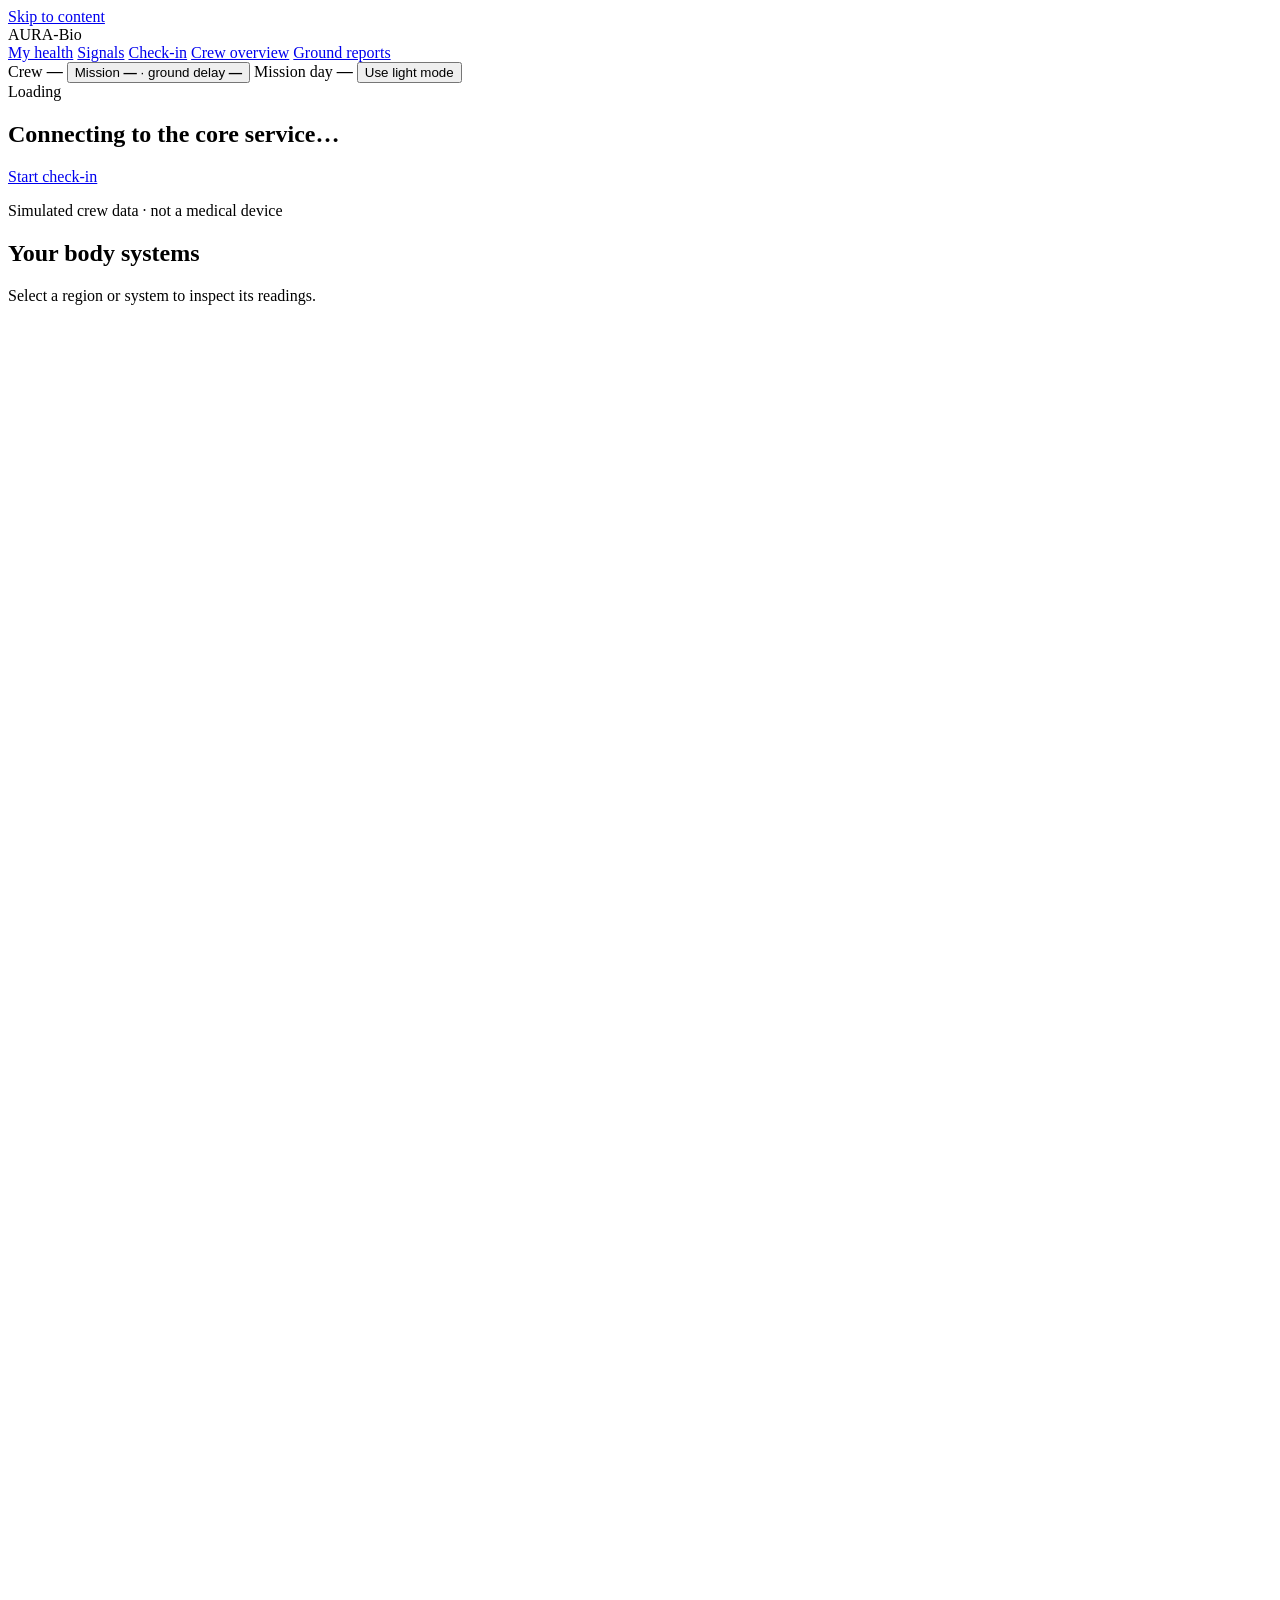
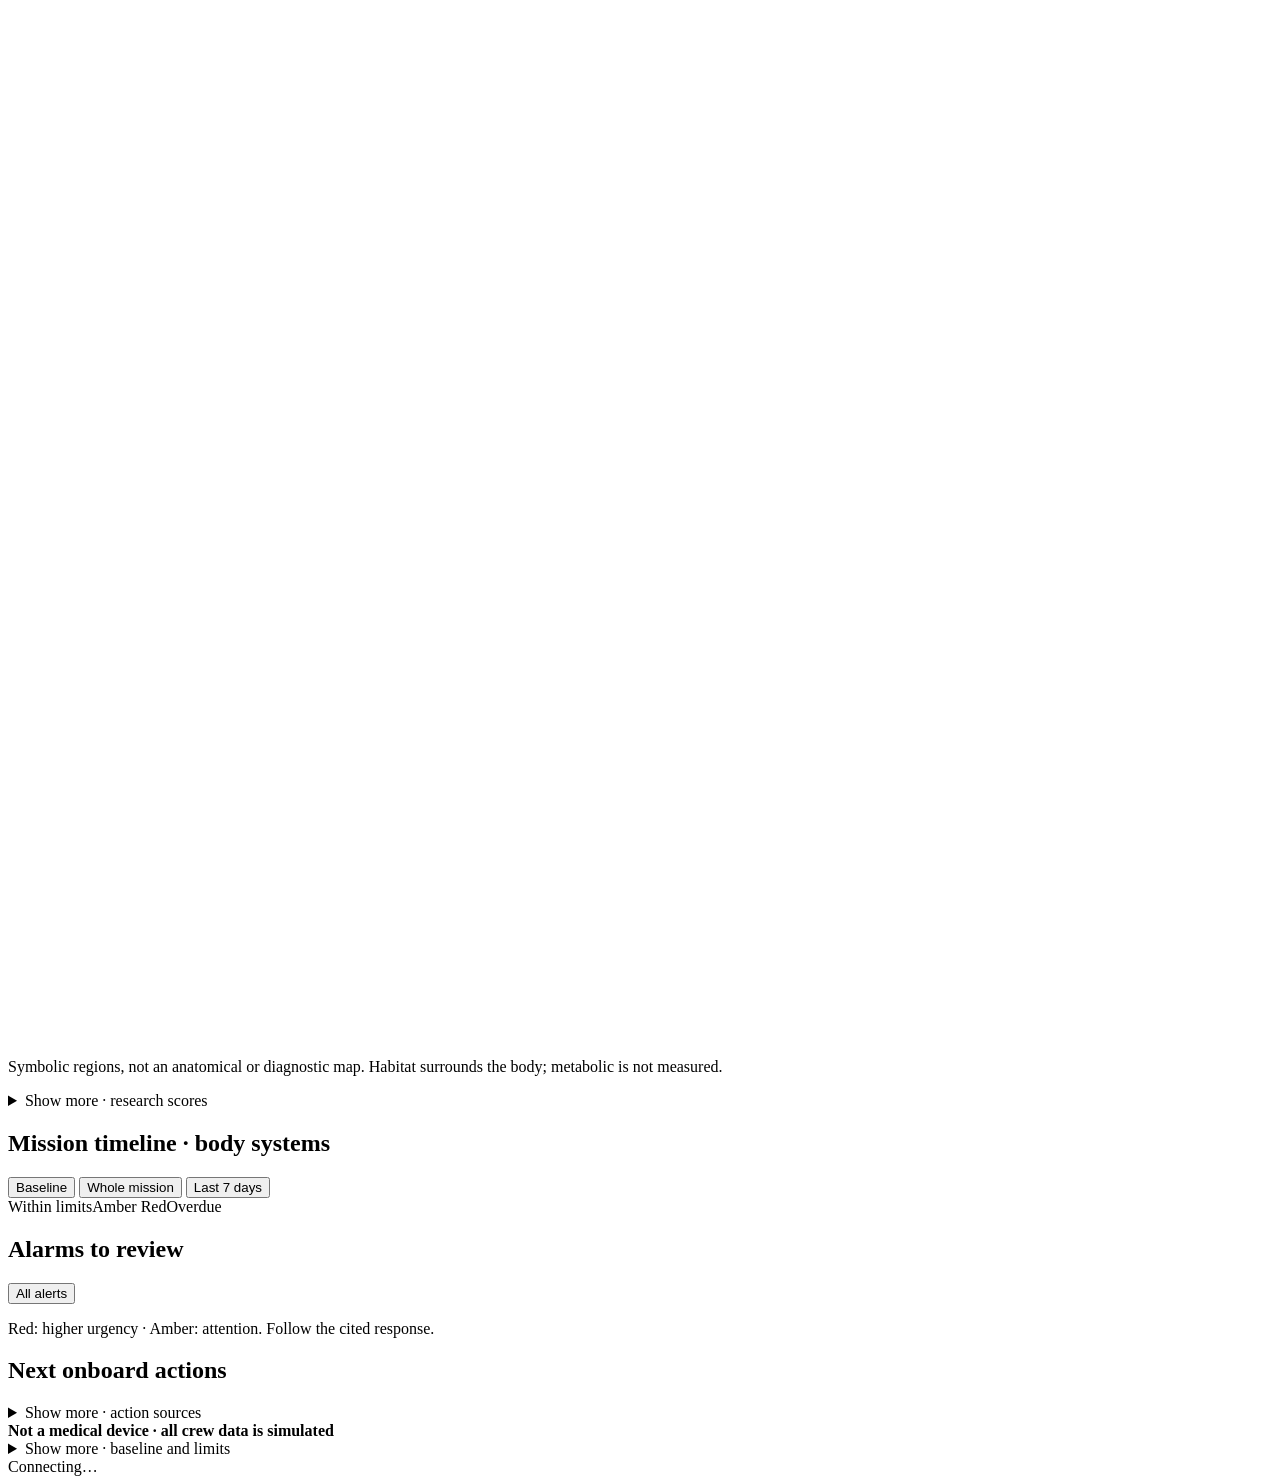
==== commit 51cf0506: "feat: add astronaut body-system console and light mode" ====
--- a/web/static/index.html
+++ b/web/static/index.html
@@ -5,6 +5,7 @@
   <meta name="viewport" content="width=device-width, initial-scale=1">
   <title>AURA-Bio · crew health</title>
   <link rel="icon" href="data:,">
+  <script src="/static/theme.js"></script>
   <link rel="stylesheet" href="/static/style.css">
   <!-- served locally so the demo runs offline (NFR-7) -->
   <script src="/static/vendor/chart.umd.min.js" defer></script>
@@ -28,6 +29,7 @@
         Mission <b id="m-name">—</b> · ground delay <b class="num" id="m-delay">—</b>
       </button>
       <span>Mission day <b class="num" id="m-day">—</b></span>
+      <button id="theme-toggle" type="button" aria-pressed="false">Use light mode</button>
     </div>
   </header>
 
@@ -39,11 +41,30 @@
       <button type="button" id="s-review" hidden>Review alerts</button>
       <a class="button pri" href="#checkin">Start check-in</a>
     </div>
+    <p class="status-note">Simulated crew data · not a medical device</p>
   </section>
 
   <main id="main" tabindex="-1">
     <!-- My health -->
     <section class="view" id="v-health" aria-label="My health">
+        <section class="card bodymap" aria-labelledby="body-title">
+          <h2 id="body-title">Your body systems</h2>
+          <p class="sub">Select a region or system to inspect its readings.</p>
+          <div class="bodymap-grid">
+            <svg id="figure" viewBox="0 0 240 440" role="group" aria-label="Interactive body systems" aria-describedby="body-note"></svg>
+            <ul class="systems" id="systems"></ul>
+          </div>
+          <p class="fine" id="body-note">Symbolic regions, not an anatomical or diagnostic map. Habitat surrounds the body; metabolic is not measured.</p>
+          <section id="system-detail" aria-labelledby="system-title" hidden>
+            <div class="card-head"><h3 id="system-title" tabindex="-1"></h3><button id="system-close" type="button">Hide detail</button></div>
+            <div id="system-content"></div>
+          </section>
+          <details class="disclosure"><summary>Show more · research scores</summary>
+            <p class="fine">Scores are research concepts, not validated on crew data.</p>
+            <dl class="scores" id="scores"></dl>
+          </details>
+        </section>
+
       <section class="card timeline" aria-labelledby="tl-title">
         <div class="card-head">
           <h2 id="tl-title">Mission timeline · body systems</h2>
@@ -62,20 +83,17 @@
       </section>
 
       <aside class="side">
+        <section class="card alarms" aria-labelledby="alarms-title">
+          <div class="card-head"><h2 id="alarms-title">Alarms to review</h2><button type="button" id="alarms-open">All alerts</button></div>
+          <ul id="alarms"></ul>
+          <p class="fine">Red: higher urgency · Amber: attention. Follow the cited response.</p>
+        </section>
         <section class="card todo" aria-labelledby="todo-title">
-          <h2 id="todo-title">What to do</h2>
+          <h2 id="todo-title">Next onboard actions</h2>
           <ol id="todo"></ol>
-          <p class="cite" id="todo-cite"></p>
-        </section>
-        <section class="card bodymap" aria-labelledby="body-title">
-          <h2 id="body-title">Body systems</h2>
-          <div class="bodymap-grid">
-            <svg id="figure" viewBox="0 0 120 200" role="img" aria-label="Body map"></svg>
-            <ul class="systems" id="systems"></ul>
-          </div>
-          <dl class="scores" id="scores"></dl>
-          <p class="fine">Scores are research concepts, not validated on crew data.</p>
-        </section>
+          <details class="disclosure"><summary>Show more · action sources</summary><p class="cite" id="todo-cite"></p></details>
+        </section>
+
       </aside>
     </section>
 
@@ -131,6 +149,29 @@
           <button type="submit" class="pri" id="ci-send">Send check-in</button>
         </form>
       </div>
+      <section class="games-checkin" aria-labelledby="ci-games-title">
+        <div class="card-head">
+          <div class="view-head">
+            <h2 id="ci-games-title">Lunar Arcade Hub</h2>
+            <p class="sub" id="ci-game-context">Optional games for the selected crew member.</p>
+          </div>
+          <a class="button" id="ci-games-open" href="/lunar-arcade-hub/" target="_blank" rel="noopener">Open games in a new tab</a>
+        </div>
+        <p class="sub">Opening the hub saves completed game results for this crew member. Raw game performance is not a validated health measurement.</p>
+        <details class="disclosure"><summary>Show more · how game results are used</summary><p>Scores, accuracy and timings do not change health alerts or replace the 90-second test.</p></details>
+        <p class="fine">Runs without internet while the local AURA-Bio server is reachable. If a result is not sent, the game tab offers a retry.</p>
+        <div class="card-head game-history-head">
+          <h3>Recent saved sessions</h3>
+          <button type="button" id="ci-games-refresh">Refresh sessions</button>
+        </div>
+        <p class="result" id="ci-game-status" role="status">No sessions loaded yet.</p>
+        <div class="card table-wrap" id="ci-game-table" hidden>
+          <table class="signals">
+            <thead><tr><th scope="col">Game / difficulty</th><th scope="col">Mission timestamp</th><th scope="col">Score</th><th scope="col">Accuracy</th><th scope="col">Mean response</th><th scope="col">Hits / mistakes</th></tr></thead>
+            <tbody id="ci-game-rows"></tbody>
+          </table>
+        </div>
+      </section>
     </section>
 
     <!-- Crew overview (FR-17) -->
@@ -154,7 +195,7 @@
 
   <footer class="foot">
     <b>Not a medical device · all crew data is simulated</b>
-    <span>Research concept. Bands compare you with your own 14-day baseline; limits are tagged published or proposed.</span>
+    <details class="disclosure"><summary>Show more · baseline and limits</summary><p>Research concept. Bands compare you with your own 14-day baseline; limits are tagged published or proposed.</p></details>
     <span class="live" id="live">Connecting…</span>
   </footer>
 
@@ -169,7 +210,7 @@
     <div class="dlg-head"><h2 id="ds-title">Signal</h2><button type="button" class="close" data-close>Close</button></div>
     <p class="sub" id="ds-sub"></p>
     <div class="chart"><canvas id="ds-chart" role="img" aria-label="Trend chart"></canvas></div>
-    <p class="cite" id="ds-cite"></p>
+    <details class="disclosure"><summary>Show more · limits and sources</summary><p class="cite" id="ds-cite"></p></details>
   </dialog>
 
   <!-- Mission panel (FR-13; scenario replay is demo-only, FR-9) -->
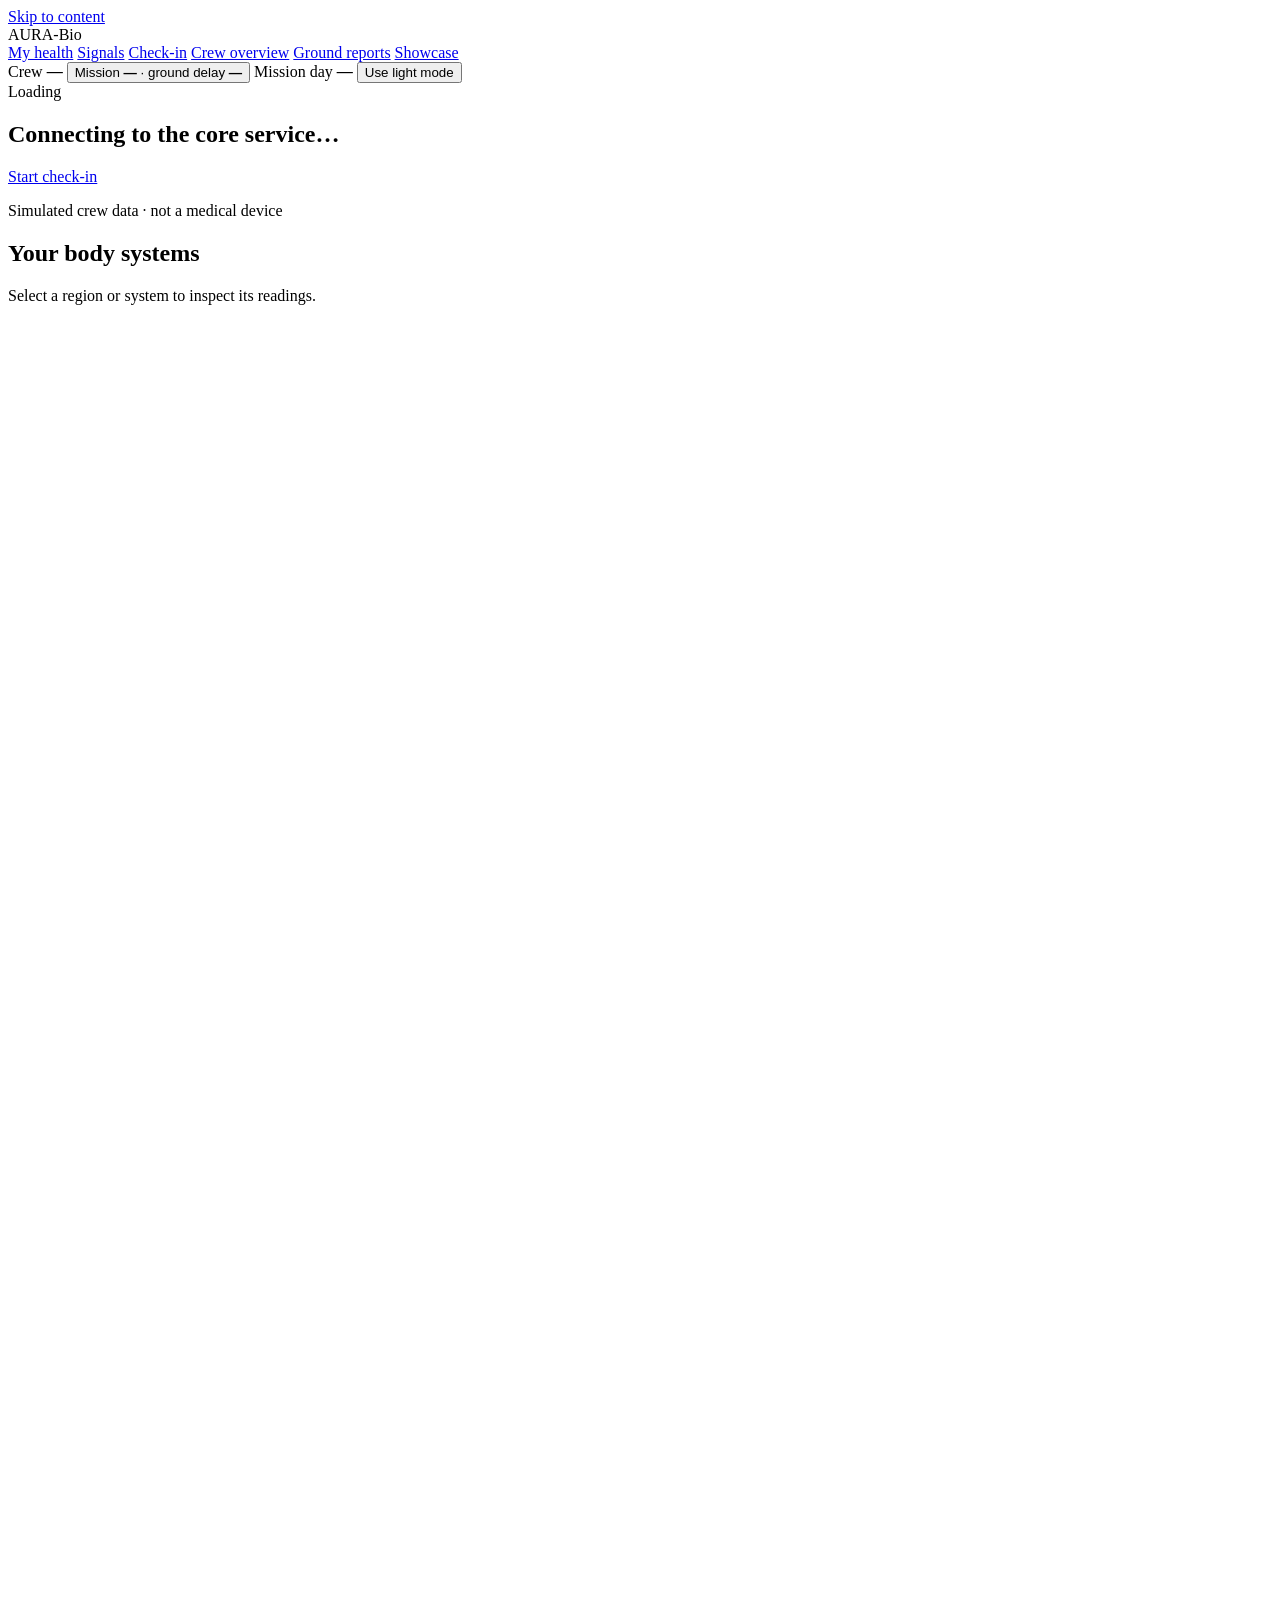
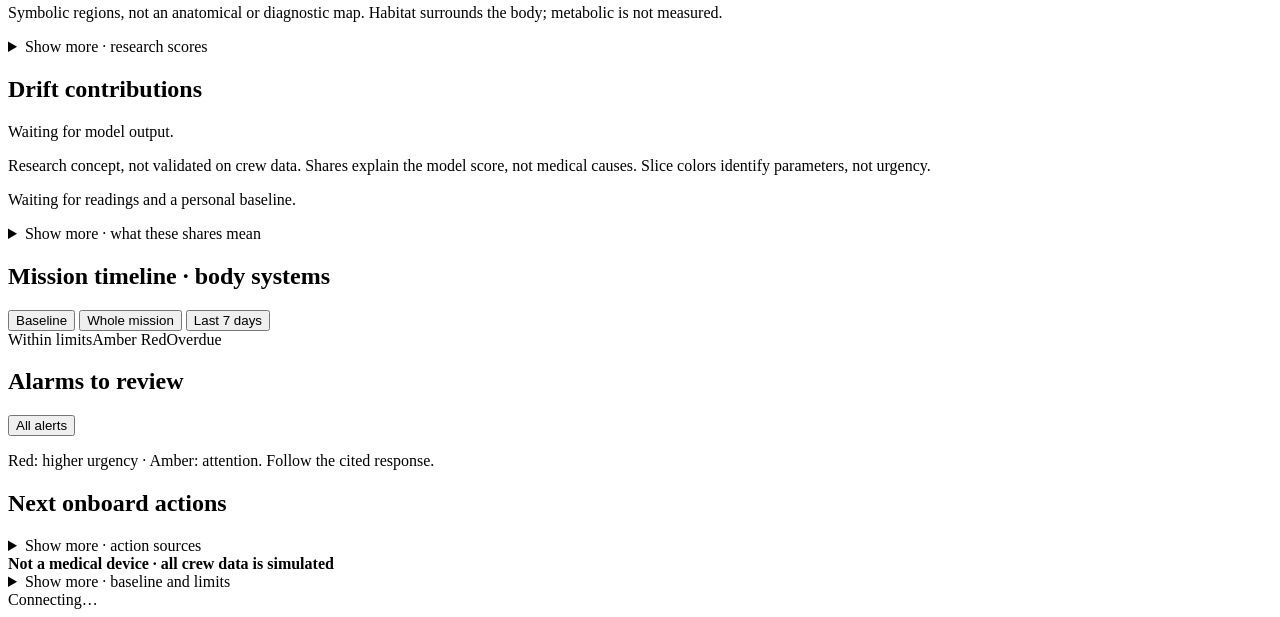
==== commit bea399c1: "feat: add intact body map, drift pie and safe showcases" ====
--- a/web/static/index.html
+++ b/web/static/index.html
@@ -22,6 +22,7 @@
       <a href="#checkin" data-view="checkin">Check-in</a>
       <a href="#crew" data-view="crew">Crew overview</a>
       <a href="#reports" data-view="reports">Ground reports</a>
+      <a href="#showcase" data-view="showcase">Showcase</a>
     </nav>
     <div class="meta">
       <span>Crew <b id="m-crew">—</b></span>
@@ -44,6 +45,10 @@
     <p class="status-note">Simulated crew data · not a medical device</p>
   </section>
 
+  <section class="showcase-banner" id="showcase-banner" aria-label="Simulated showcase context" hidden>
+    <p id="showcase-context"></p><a class="button" href="#showcase">Scenario guide</a><button type="button" id="showcase-return" hidden>Return to previous crew</button>
+  </section>
+
   <main id="main" tabindex="-1">
     <!-- My health -->
     <section class="view" id="v-health" aria-label="My health">
@@ -51,7 +56,7 @@
           <h2 id="body-title">Your body systems</h2>
           <p class="sub">Select a region or system to inspect its readings.</p>
           <div class="bodymap-grid">
-            <svg id="figure" viewBox="0 0 240 440" role="group" aria-label="Interactive body systems" aria-describedby="body-note"></svg>
+            <svg id="figure" viewBox="0 0 278.8 984.46" role="group" aria-label="Interactive body systems" aria-describedby="body-note"></svg>
             <ul class="systems" id="systems"></ul>
           </div>
           <p class="fine" id="body-note">Symbolic regions, not an anatomical or diagnostic map. Habitat surrounds the body; metabolic is not measured.</p>
@@ -64,6 +69,17 @@
             <dl class="scores" id="scores"></dl>
           </details>
         </section>
+
+      <section class="card drift-card" aria-labelledby="drift-title">
+        <div class="card-head"><h2 id="drift-title">Drift contributions</h2><p class="sub" id="drift-context">Waiting for model output.</p></div>
+        <p class="fine">Research concept, not validated on crew data. Shares explain the model score, not medical causes. Slice colors identify parameters, not urgency.</p>
+        <p class="empty" id="drift-empty">Waiting for readings and a personal baseline.</p>
+        <div class="drift-grid" id="drift-grid" hidden>
+          <div class="pie-wrap"><canvas id="drift-chart" role="img" aria-label="Parameter contribution pie chart" aria-describedby="drift-context drift-method"></canvas></div>
+          <ul id="drift-legend" class="drift-legend" aria-label="Each parameter's contribution"></ul>
+        </div>
+        <details class="disclosure"><summary>Show more · what these shares mean</summary><p id="drift-method">The backend returns each parameter’s share of the winning detector’s per-signal terms: EWMA for slow harmful drift, or the 2-day model for change. Rounded shares are normalized only for display. A 0% share is retained in the list, not drawn as a slice. Weekly immune labs and unmeasured metabolic signals are not inputs to this model. Missing inputs are baseline-filled by the backend; this does not mean they were measured or are healthy.</p></details>
+      </section>
 
       <section class="card timeline" aria-labelledby="tl-title">
         <div class="card-head">
@@ -174,6 +190,20 @@
       </section>
     </section>
 
+    <section class="view" id="v-showcase" aria-labelledby="showcase-title" hidden>
+      <div class="view-head">
+        <h2 id="showcase-title">Showcase scenarios</h2>
+        <p class="sub">Follow a simulated crew member from baseline to a system event. Each replay uses its own demo crew; your existing crew readings and saved games stay intact.</p>
+      </div>
+      <div class="showcase-toolbar">
+        <label for="showcase-speed">Replay pace</label><select id="showcase-speed"><option value="0.1">Fast walkthrough · 0.1 s/day</option><option value="1" selected>Presentation · 1 s/day</option><option value="3">Inspect each day · 3 s/day</option></select>
+        <button type="button" id="showcase-refresh">Refresh progress</button>
+      </div>
+      <p class="result" id="showcase-result" role="status"></p>
+      <ul class="card showcase-list" id="showcase-list" aria-label="Available scenario walkthroughs"></ul>
+      <p class="fine">All crew values are simulated. These are demonstrations of software behavior, not clinical validation. The current mission preset is retained; use Mission to inspect ground-delay wording and reports.</p>
+    </section>
+
     <!-- Crew overview (FR-17) -->
     <section class="view" id="v-crew" aria-labelledby="crew-title" hidden>
       <div class="view-head">
@@ -219,6 +249,7 @@
     <fieldset class="presets"><legend>Mission preset</legend><div id="dm-presets"></div></fieldset>
     <section class="demo" aria-labelledby="demo-title">
       <h3 id="demo-title">Demo: replay a scenario</h3>
+      <p class="sub"><a href="#showcase" id="dm-showcases">Open safe showcase walkthroughs</a> to preserve this crew. The manual replay below replaces readings.</p>
       <p class="sub">Replaying wipes <span class="crew-id">this crew member</span>'s readings and alerts, then plays the scenario from day 1.</p>
       <div class="demo-row">
         <label>Scenario <select id="dm-scenario">
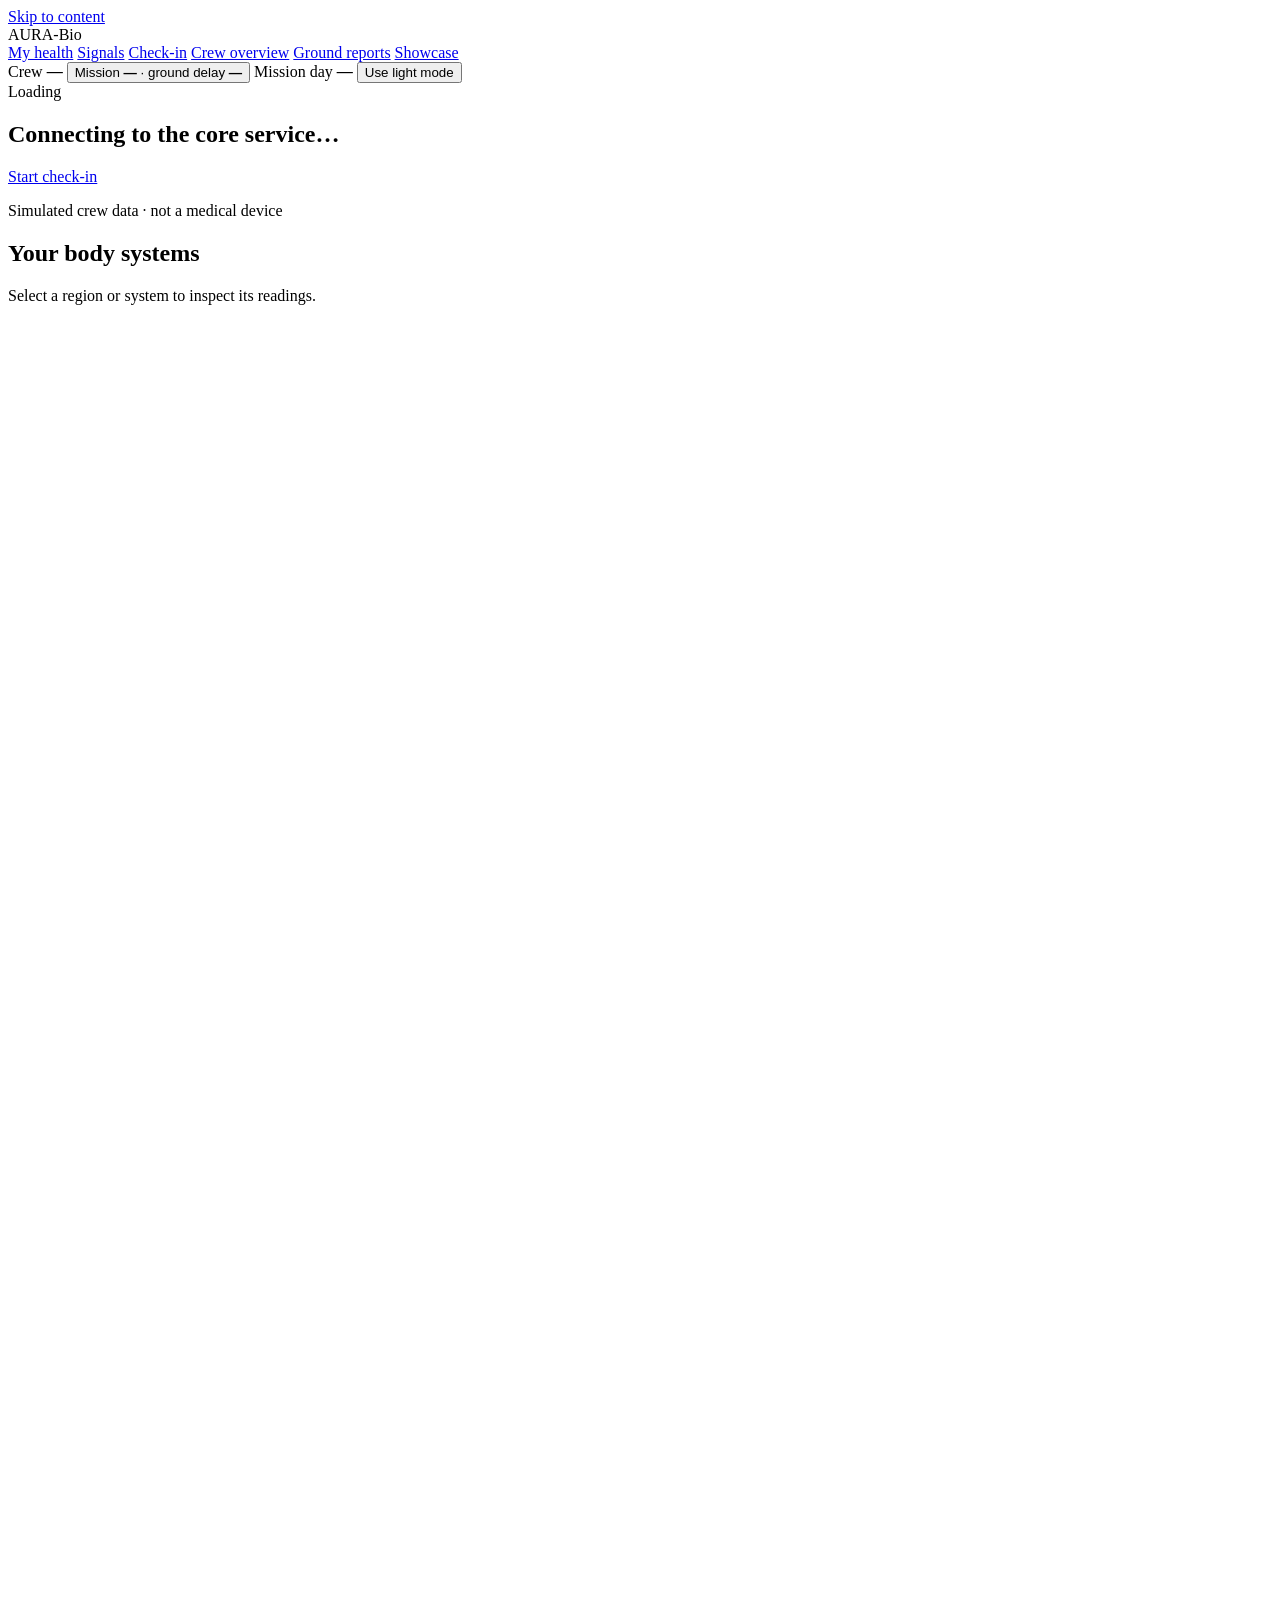
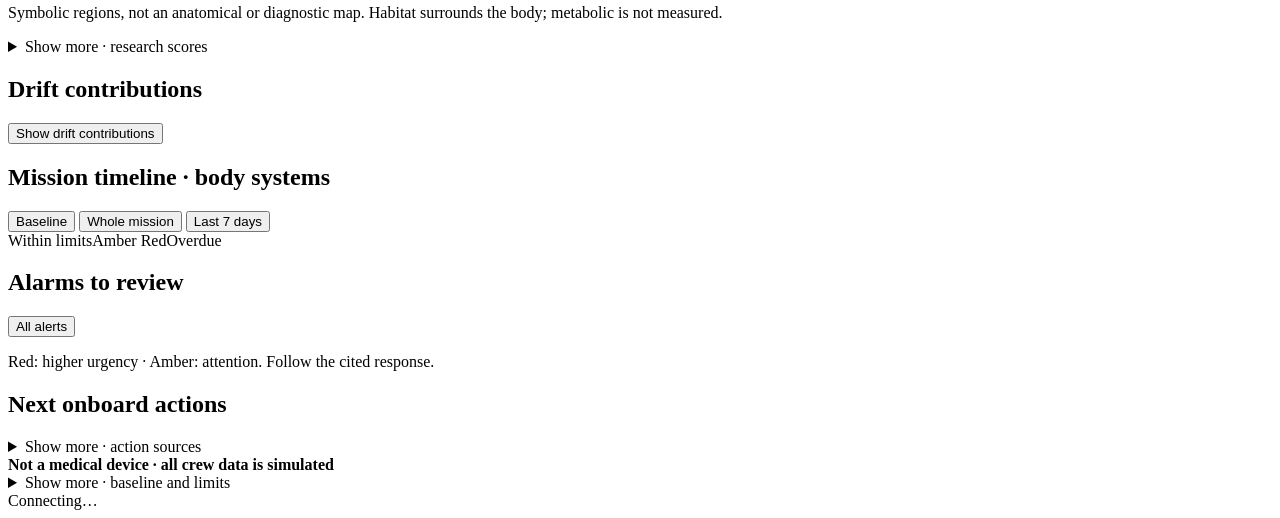
==== commit 7fffee4b: "fix: show drift contributions only on request" ====
--- a/web/static/index.html
+++ b/web/static/index.html
@@ -71,14 +71,17 @@
         </section>
 
       <section class="card drift-card" aria-labelledby="drift-title">
-        <div class="card-head"><h2 id="drift-title">Drift contributions</h2><p class="sub" id="drift-context">Waiting for model output.</p></div>
-        <p class="fine">Research concept, not validated on crew data. Shares explain the model score, not medical causes. Slice colors identify parameters, not urgency.</p>
-        <p class="empty" id="drift-empty">Waiting for readings and a personal baseline.</p>
-        <div class="drift-grid" id="drift-grid" hidden>
-          <div class="pie-wrap"><canvas id="drift-chart" role="img" aria-label="Parameter contribution pie chart" aria-describedby="drift-context drift-method"></canvas></div>
-          <ul id="drift-legend" class="drift-legend" aria-label="Each parameter's contribution"></ul>
-        </div>
-        <details class="disclosure"><summary>Show more · what these shares mean</summary><p id="drift-method">The backend returns each parameter’s share of the winning detector’s per-signal terms: EWMA for slow harmful drift, or the 2-day model for change. Rounded shares are normalized only for display. A 0% share is retained in the list, not drawn as a slice. Weekly immune labs and unmeasured metabolic signals are not inputs to this model. Missing inputs are baseline-filled by the backend; this does not mean they were measured or are healthy.</p></details>
+        <div class="card-head"><h2 id="drift-title">Drift contributions</h2><button id="drift-toggle" type="button" aria-expanded="false" aria-controls="drift-content">Show drift contributions</button></div>
+        <div id="drift-content" hidden>
+          <p class="sub" id="drift-context">Waiting for model output.</p>
+          <p class="fine">Research concept, not validated on crew data. Shares explain the model score, not medical causes. Slice colors identify parameters, not urgency.</p>
+          <p class="empty" id="drift-empty">Waiting for readings and a personal baseline.</p>
+          <div class="drift-grid" id="drift-grid" hidden>
+            <div class="pie-wrap"><canvas id="drift-chart" role="img" aria-label="Parameter contribution pie chart" aria-describedby="drift-context drift-method"></canvas></div>
+            <ul id="drift-legend" class="drift-legend" aria-label="Each parameter's contribution"></ul>
+          </div>
+          <details class="disclosure"><summary>Show more · what these shares mean</summary><p id="drift-method">The backend returns each parameter’s share of the winning detector’s per-signal terms: EWMA for slow harmful drift, or the 2-day model for change. Rounded shares are normalized only for display. A 0% share is retained in the list, not drawn as a slice. Weekly immune labs and unmeasured metabolic signals are not inputs to this model. Missing inputs are baseline-filled by the backend; this does not mean they were measured or are healthy.</p></details>
+        </div>
       </section>
 
       <section class="card timeline" aria-labelledby="tl-title">
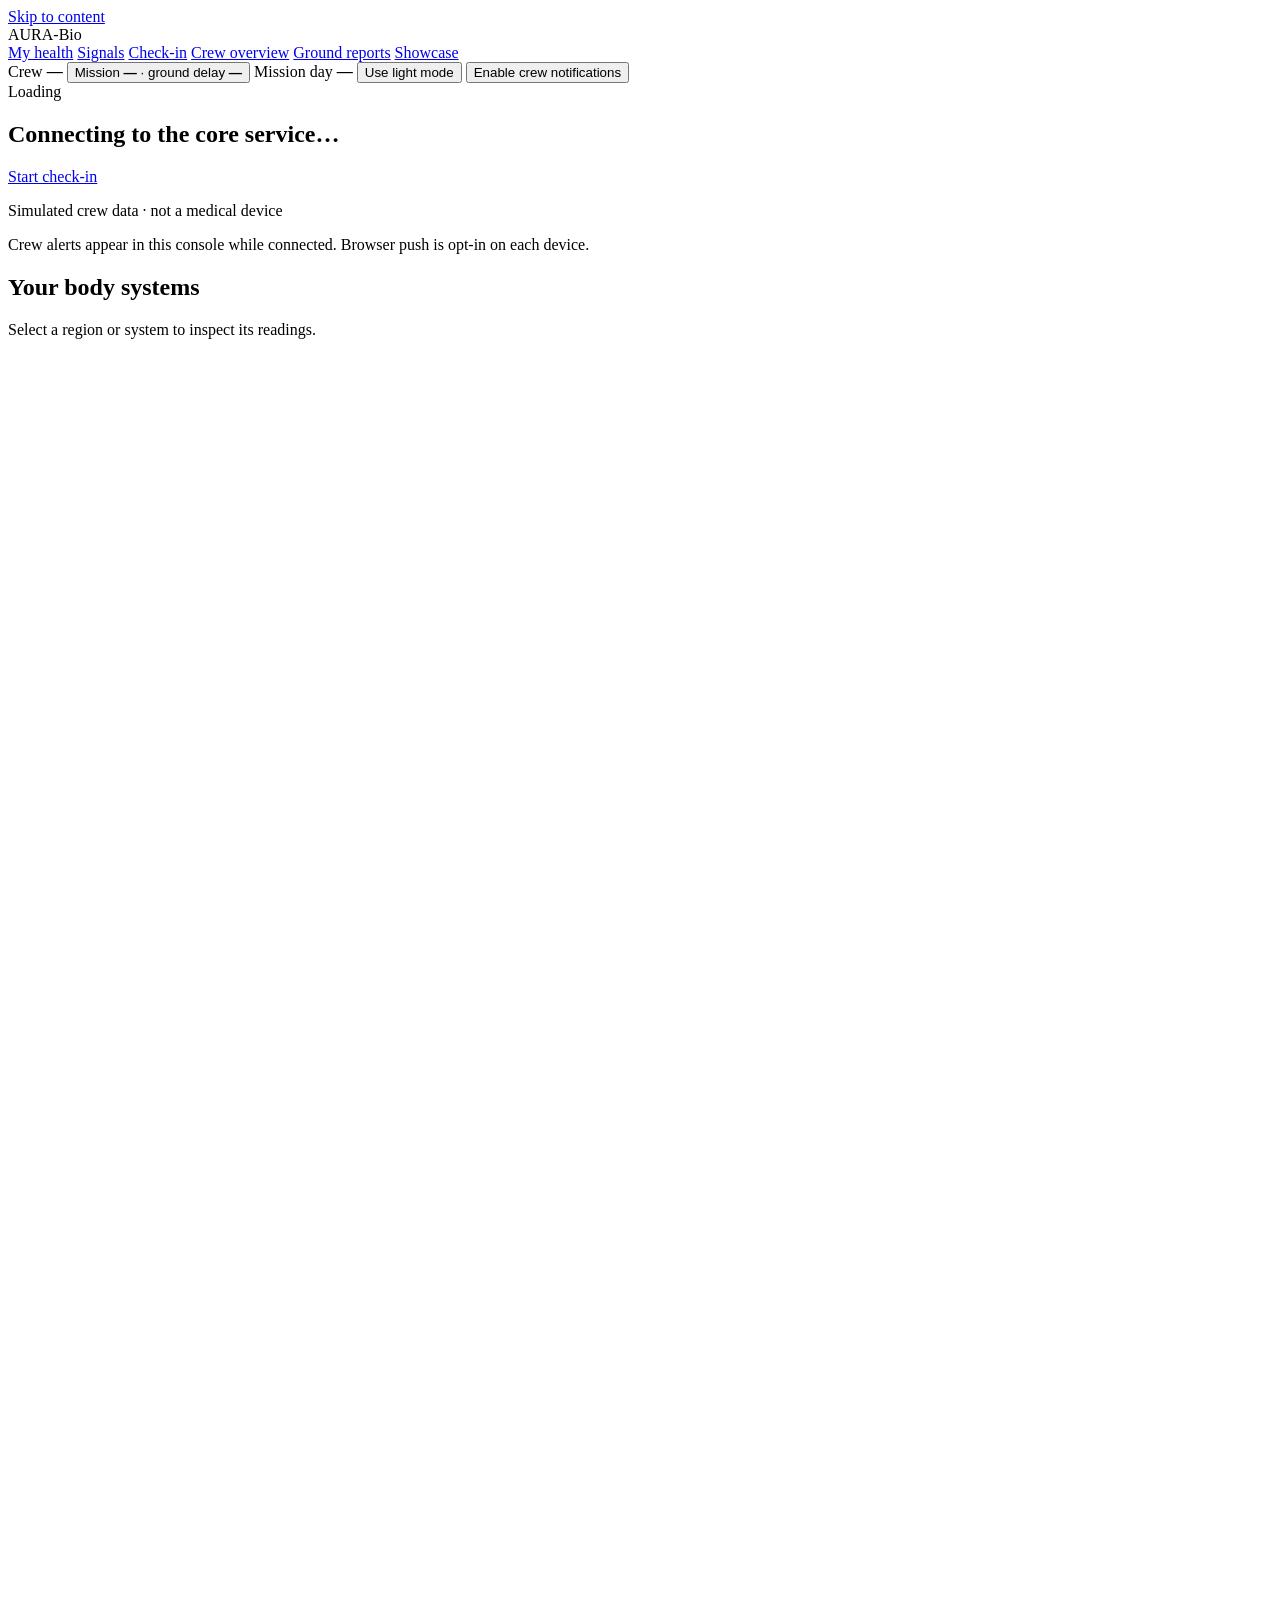
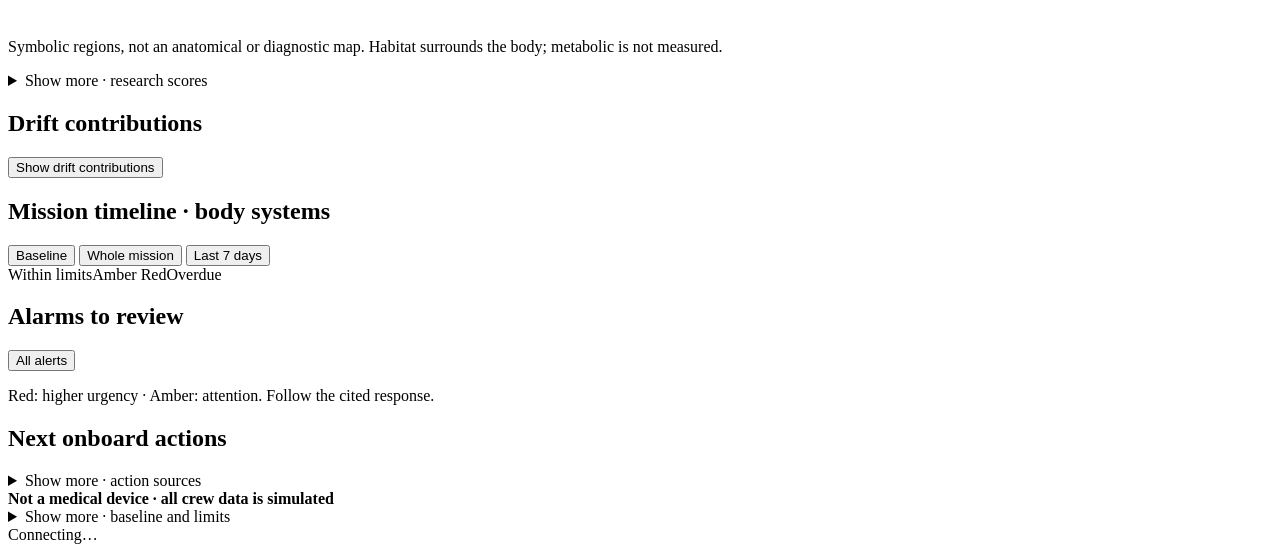
==== commit 57891808: "feat: crew-wide push notifications and sub-50kB briefings" ====
--- a/web/static/index.html
+++ b/web/static/index.html
@@ -9,6 +9,7 @@
   <link rel="stylesheet" href="/static/style.css">
   <!-- served locally so the demo runs offline (NFR-7) -->
   <script src="/static/vendor/chart.umd.min.js" defer></script>
+  <script src="/static/notifications.js" defer></script>
   <script src="/static/app.js" defer></script>
 </head>
 <body>
@@ -31,6 +32,7 @@
       </button>
       <span>Mission day <b class="num" id="m-day">—</b></span>
       <button id="theme-toggle" type="button" aria-pressed="false">Use light mode</button>
+      <button id="notifications-toggle" type="button" aria-pressed="false" aria-describedby="notification-status">Enable crew notifications</button>
     </div>
   </header>
 
@@ -47,6 +49,12 @@
 
   <section class="showcase-banner" id="showcase-banner" aria-label="Simulated showcase context" hidden>
     <p id="showcase-context"></p><a class="button" href="#showcase">Scenario guide</a><button type="button" id="showcase-return" hidden>Return to previous crew</button>
+  </section>
+  <p class="fine" id="notification-status" role="status">Crew alerts appear in this console while connected. Browser push is opt-in on each device.</p>
+  <section class="showcase-banner" id="crew-notification" aria-label="Crew-wide notification" hidden>
+    <p id="crew-notification-text" role="status" aria-live="polite" aria-atomic="true"></p>
+    <button type="button" id="crew-notification-review">Review affected crew</button>
+    <button type="button" id="crew-notification-dismiss">Dismiss notice</button>
   </section>
 
   <main id="main" tabindex="-1">
@@ -221,6 +229,7 @@
       <div class="view-head">
         <h2 id="rep-title">Ground reports</h2>
         <p class="sub" id="rep-sub">Each new alert sends a report to the flight surgeon. It arrives after the mission's one-way delay.</p>
+        <a class="button" href="/briefing" download="aura-bio-briefing.txt">Download crew briefing · under 50 kB</a>
       </div>
       <ul class="reports" id="reports"></ul>
     </section>
